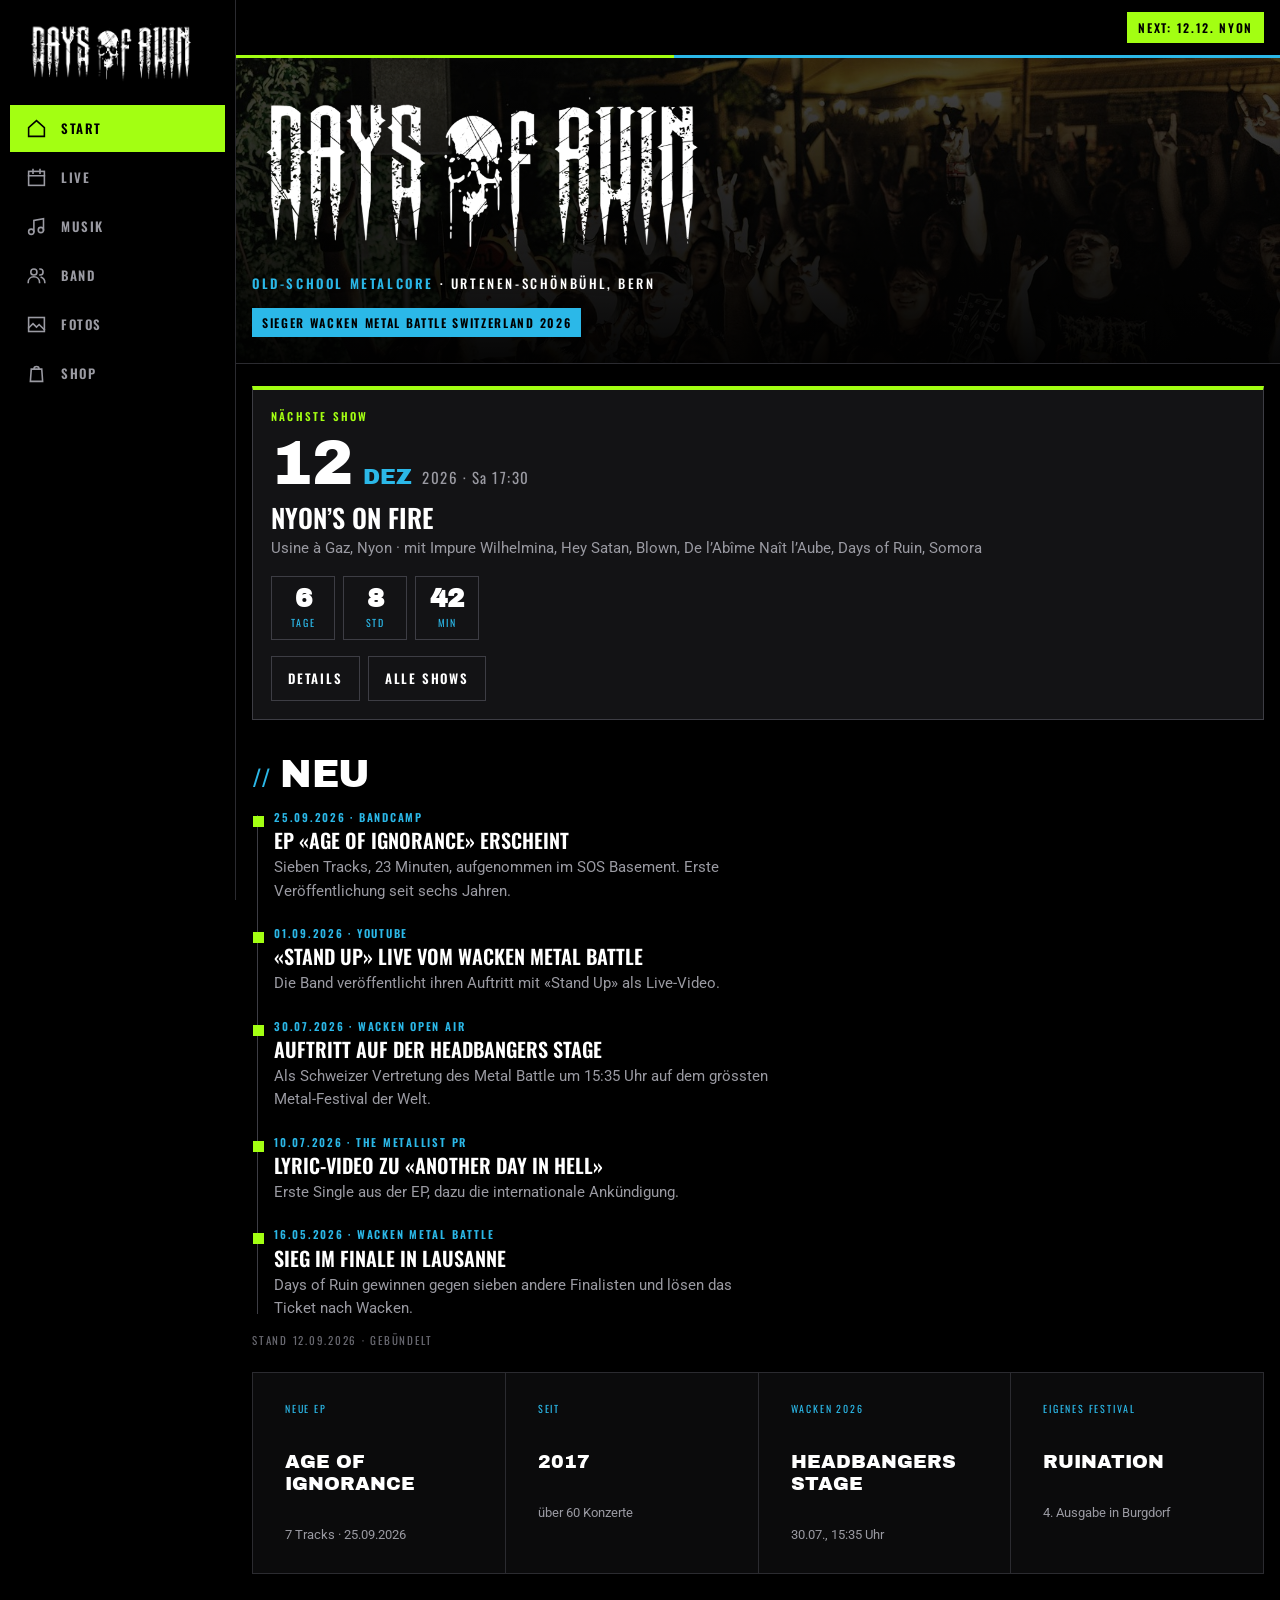
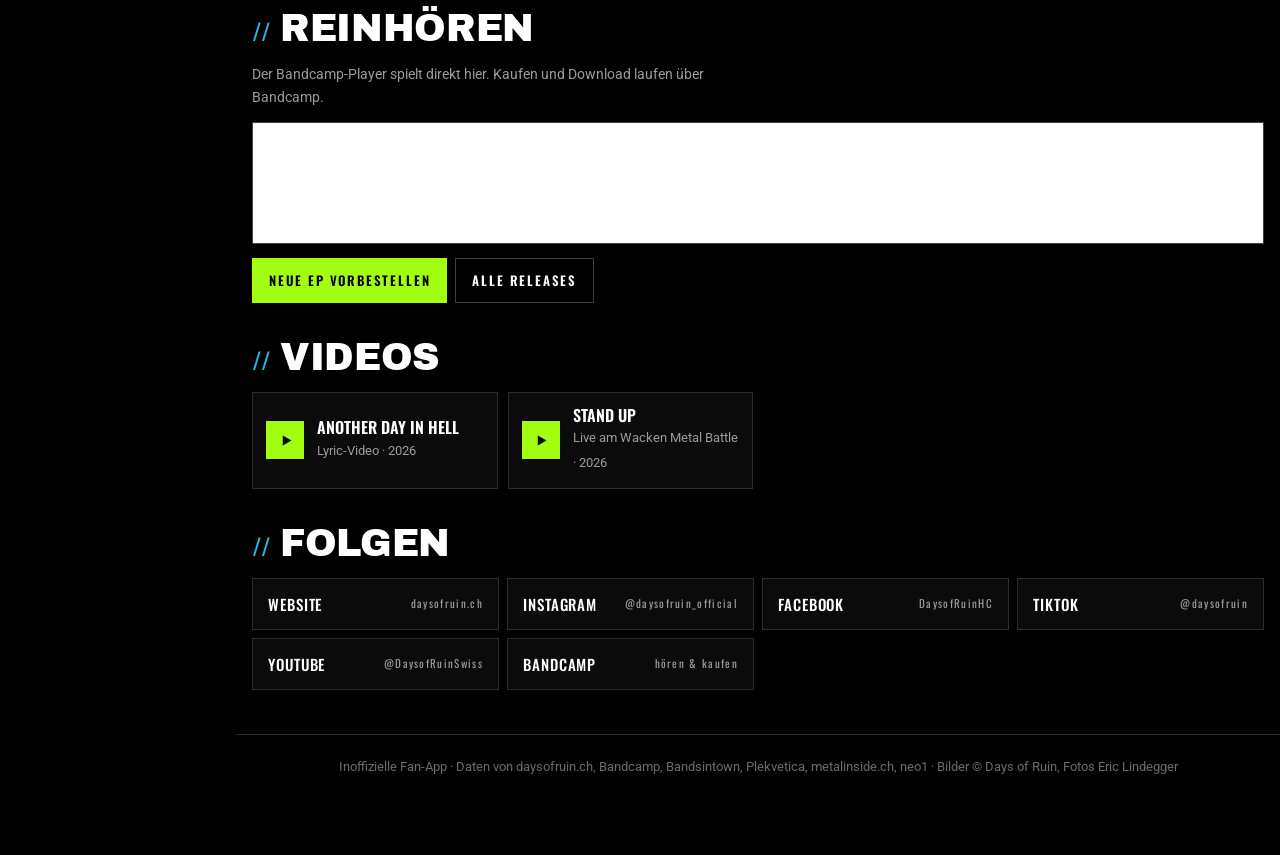
==== days-of-ruin/index.html @ 11f73080 "Browser-Version von Days of Ruin fuer Tester ohne iPhone Co-Authored-By: Claude Opus 5 <noreply@anth" ====
<!doctype html>
<html lang="de">
<head>
<meta charset="utf-8">
<meta name="viewport" content="width=device-width,initial-scale=1,viewport-fit=cover">
<meta name="color-scheme" content="dark">
<meta name="robots" content="noindex,nofollow">
<meta name="theme-color" content="#000000">
<link rel="manifest" href="manifest.webmanifest">
<link rel="apple-touch-icon" href="icon-180.png">
<link rel="icon" type="image/png" href="icon-192.png">
<title>Days of Ruin</title>
<link rel="stylesheet" href="fonts/fonts.css">
<style>
:root{
  --bg:#000; --bg2:#0b0b0c; --surface:#131315; --surface2:#1b1b1e; --line:#2b2b30; --line2:#3d3d44;
  --text:#fff; --muted:#9a9aa2; --dim:#6a6a72;
  --tox:#a3ff12; --tox-d:#86d900; --on-tox:#000; --cyan:#2bb8e8; --cyan-d:#1a86ab;
  --display:"Archivo Black","Arial Black",sans-serif;
  --cond:"Oswald","Arial Narrow",sans-serif;
  --body:"Roboto","Helvetica Neue",Arial,sans-serif;
  --rail:236px; --tab:66px; --max:1060px;
  --sat:env(safe-area-inset-top,0px); --sab:env(safe-area-inset-bottom,0px);
}
*{box-sizing:border-box}
html{color-scheme:dark;-webkit-text-size-adjust:100%;overflow-x:clip}
body{margin:0;background:var(--bg);color:var(--text);font-family:var(--body);font-size:16px;line-height:1.6;-webkit-font-smoothing:antialiased;-webkit-tap-highlight-color:rgba(163,255,18,.22);overscroll-behavior-y:none}
a{color:inherit}
img{display:block;max-width:100%}
button{font:inherit;color:inherit;background:none;border:0;padding:0;cursor:pointer}
:focus-visible{outline:2px solid var(--cyan);outline-offset:2px}

/* shell */
.shell{min-height:100vh;display:flex;flex-direction:column}
.top{position:sticky;top:0;z-index:20;background:rgba(0,0,0,.94);backdrop-filter:blur(10px);-webkit-backdrop-filter:blur(10px);padding-top:var(--sat)}
.top .bar{display:flex;align-items:center;gap:14px;padding:12px 16px}
.top .mark{height:26px;width:auto}
.top .live{margin-left:auto;font-family:var(--cond);font-size:12px;font-weight:600;letter-spacing:.14em;text-transform:uppercase;color:var(--on-tox);background:var(--tox);padding:6px 11px;text-decoration:none;white-space:nowrap;min-width:0;max-width:62%;overflow:hidden;text-overflow:ellipsis}
.top .live:empty{display:none}
.top .rule{height:3px;background:linear-gradient(90deg,var(--tox) 0%,var(--tox) 42%,var(--cyan) 42%,var(--cyan) 100%)}
main{flex:1;padding:0 0 calc(var(--tab) + var(--sab) + 28px)}
.wrap{max-width:var(--max);margin:0 auto;padding:0 16px}
.view{display:none}
.view.active{display:block}

/* nav */
.nav{position:fixed;left:0;right:0;bottom:0;z-index:20;height:calc(var(--tab) + var(--sab));padding:6px 6px calc(6px + var(--sab));display:grid;grid-template-columns:repeat(6,1fr);gap:4px;background:rgba(0,0,0,.97);border-top:1px solid var(--line)}
.nav button{display:flex;flex-direction:column;align-items:center;justify-content:center;gap:4px;font-family:var(--cond);font-size:10px;font-weight:600;letter-spacing:.12em;text-transform:uppercase;color:var(--muted)}
.nav button svg{width:21px;height:21px;stroke:currentColor;fill:none;stroke-width:1.8;stroke-linecap:square;stroke-linejoin:miter}
.nav button.on{color:var(--on-tox);background:var(--tox)}
.nav .brand{display:none}
@media (min-width:900px){
  .shell{flex-direction:row}
  .nav{position:sticky;top:0;bottom:auto;height:100vh;width:var(--rail);grid-template-columns:1fr;grid-auto-rows:min-content;align-content:start;gap:2px;border-top:0;border-right:1px solid var(--line);padding:22px 10px}
  .nav button{flex-direction:row;justify-content:flex-start;gap:14px;padding:13px 16px;font-size:13px}
  .nav .brand{display:block;padding:0 16px 20px}
  .nav .brand img{width:100%;max-width:170px}
  .content{flex:1;min-width:0}
  main{padding-bottom:56px}
  .top .mark{display:none}
  .top .bar{justify-content:flex-end;min-height:52px}
}

/* type */
h1,h2,h3{margin:0;font-weight:400;text-wrap:balance}
h2.sec{font-family:var(--display);font-size:clamp(26px,7vw,38px);line-height:1.02;text-transform:uppercase;letter-spacing:-.01em;margin:36px 0 14px;display:flex;align-items:baseline;gap:10px}
h2.sec::before{content:"//";color:var(--cyan);font-family:var(--cond);font-size:.6em;font-weight:700;letter-spacing:-.04em}
.eyebrow{font-family:var(--cond);font-size:12px;font-weight:600;letter-spacing:.2em;text-transform:uppercase;color:var(--cyan);margin:0 0 10px}
p{margin:0 0 14px;max-width:62ch}
.lead{font-size:18px}
.note{font-size:14px;color:var(--muted)}
.stamp{font-family:var(--cond);font-size:11px;letter-spacing:.16em;text-transform:uppercase;color:var(--dim);margin-top:12px}
.stamp.live{color:var(--cyan)}
strong{font-weight:700}

/* hero */
.hero{position:relative;background:#000;border-bottom:1px solid var(--line);overflow:hidden}
.hero .bg{position:absolute;inset:0;background:url(img/live-crowd.jpg) center 30%/cover no-repeat;opacity:.42;filter:grayscale(.35) contrast(1.1)}
.hero::after{content:"";position:absolute;inset:0;background:linear-gradient(180deg,rgba(0,0,0,.35),rgba(0,0,0,.95))}
.hero .in{position:relative;z-index:2;max-width:var(--max);margin:0 auto;padding:34px 16px 26px}
.hero .logo{width:min(460px,86%);margin:0 0 16px;filter:drop-shadow(0 6px 26px rgba(0,0,0,.9))}
.hero .tag{font-family:var(--cond);font-size:13px;font-weight:500;letter-spacing:.2em;text-transform:uppercase;color:#fff}
.hero .tag b{color:var(--cyan);font-weight:600}
.hero .wack{display:inline-block;margin-top:14px;font-family:var(--cond);font-size:12px;font-weight:600;letter-spacing:.14em;text-transform:uppercase;color:#000;background:var(--cyan);padding:5px 10px}

/* next show */
.next{margin:22px 0 0;background:var(--surface);border:1px solid var(--line2);border-top:4px solid var(--tox)}
.next .body{padding:18px}
.next .kick{font-family:var(--cond);font-size:11px;font-weight:600;letter-spacing:.2em;text-transform:uppercase;color:var(--tox);margin-bottom:10px}
.next .day{display:flex;align-items:baseline;gap:10px;font-family:var(--display);line-height:.9}
.next .day .d{font-size:62px}
.next .day .m{font-size:22px;color:var(--cyan);text-transform:uppercase}
.next .day .y{font-family:var(--cond);font-size:15px;color:var(--muted);letter-spacing:.1em}
.next h3{font-family:var(--cond);font-size:26px;font-weight:600;line-height:1.1;text-transform:uppercase;margin-top:12px}
.next .venue{color:var(--muted);margin:4px 0 0;font-size:15px}
.count{display:flex;gap:8px;margin:16px 0}
.count div{flex:0 0 auto;min-width:64px;border:1px solid var(--line2);padding:8px 10px;text-align:center;font-variant-numeric:tabular-nums}
.count b{display:block;font-family:var(--display);font-size:26px;line-height:1}
.count span{display:block;font-family:var(--cond);font-size:10px;letter-spacing:.16em;text-transform:uppercase;color:var(--cyan);margin-top:4px}
.btns{display:flex;flex-wrap:wrap;gap:8px}
.btn{display:inline-flex;align-items:center;font-family:var(--cond);font-size:13px;font-weight:600;letter-spacing:.14em;text-transform:uppercase;text-decoration:none;padding:11px 16px;border:1px solid var(--line2);color:#fff}
.btn.primary{background:var(--tox);border-color:var(--tox);color:var(--on-tox)}
.btn.primary:hover{background:var(--tox-d);border-color:var(--tox-d)}
.btn.ghost:hover{border-color:var(--cyan);color:var(--cyan)}

/* stats */
.facts{display:grid;grid-template-columns:repeat(auto-fit,minmax(142px,1fr));gap:1px;background:var(--line);border:1px solid var(--line);margin-top:22px}
.facts div{background:var(--bg2);padding:14px 16px}
.facts .k{font-family:var(--cond);font-size:10px;letter-spacing:.18em;text-transform:uppercase;color:var(--cyan)}
.facts .v{font-family:var(--display);font-size:clamp(12px,3.35vw,19px);line-height:1.15;margin-top:6px;text-transform:uppercase;-webkit-hyphens:auto;hyphens:auto}
.facts .s{font-size:13px;color:var(--muted);margin-top:2px}

/* news timeline */
.news{position:relative;padding-left:22px}
.news::before{content:"";position:absolute;left:5px;top:6px;bottom:6px;width:1px;background:var(--line2)}
.item-news{display:block;position:relative;padding:0 0 22px;text-decoration:none}
.item-news::before{content:"";position:absolute;left:-21px;top:7px;width:11px;height:11px;background:var(--tox)}
.item-news:last-child{padding-bottom:0}
.item-news .when{font-family:var(--cond);font-size:11px;font-weight:600;letter-spacing:.16em;text-transform:uppercase;color:var(--cyan)}
.item-news h3{font-family:var(--cond);font-size:20px;font-weight:600;line-height:1.2;margin:2px 0 4px;text-transform:uppercase}
.item-news p{font-size:14.5px;color:var(--muted);margin:0}
.item-news:hover h3{color:var(--tox)}

/* gigs */
.gig{display:grid;grid-template-columns:64px 1fr;gap:16px;padding:16px 0 16px 14px;border-left:3px solid var(--tox);background:linear-gradient(90deg,rgba(163,255,18,.06),transparent 60%);margin-bottom:10px}
.gig.past{border-left-color:var(--line2);background:none}
.gig .d{font-family:var(--display);line-height:.95;text-align:left;min-width:0}
.gig > div{min-width:0;overflow-wrap:anywhere}
.gig .d b{display:block;font-size:30px}
.gig .d span{display:block;font-family:var(--cond);font-size:12px;font-weight:600;letter-spacing:.14em;text-transform:uppercase;color:var(--cyan);margin-top:3px}
.gig.past .d span{color:var(--muted)}
.gig .d i{display:block;font-style:normal;font-family:var(--cond);font-size:12px;color:var(--dim)}
.gig h3{font-family:var(--cond);font-size:19px;font-weight:600;line-height:1.2;text-transform:uppercase}
.gig .v{color:#fff;font-size:15px;margin-top:2px}
.gig .with{font-size:14px;color:var(--muted);margin-top:4px}
.gig .tags{display:flex;flex-wrap:wrap;gap:6px;margin-top:10px}
.chip{font-family:var(--cond);font-size:11px;font-weight:500;letter-spacing:.14em;text-transform:uppercase;padding:5px 9px;border:1px solid var(--line2);color:var(--muted);text-decoration:none}
.chip.hot{background:var(--tox);border-color:var(--tox);color:var(--on-tox)}
.chip.own{border-color:var(--cyan);color:var(--cyan)}
a.chip:hover{border-color:#fff;color:#fff}
.gig .fl{grid-column:1/-1;display:flex;gap:8px;flex-wrap:wrap;margin-top:10px}
.gig .fl img{width:70px;height:94px;object-fit:cover;border:1px solid var(--line2);cursor:zoom-in}
.empty{padding:18px;border:1px dashed var(--line2);color:var(--muted);font-size:15px}
.pastlist{margin-top:4px}
.yearhead{font-family:var(--display);font-size:15px;color:var(--dim);letter-spacing:.08em;margin:22px 0 8px;border-bottom:1px solid var(--line);padding-bottom:6px}

/* music */
.album{padding:26px 0;border-bottom:1px solid var(--line)}
.album .head{display:grid;grid-template-columns:1fr;gap:22px}
@media (min-width:640px){.album .head{grid-template-columns:230px 1fr}}
.album .art{align-self:start;position:relative}
.album .art img{width:100%;aspect-ratio:1;object-fit:cover}
.album .art::after{content:"";position:absolute;inset:0;border:1px solid rgba(255,255,255,.14);pointer-events:none}
.album .art.tox{box-shadow:9px 9px 0 var(--tox)}
.album .art.cy{box-shadow:9px 9px 0 var(--cyan)}
.album h3{font-family:var(--display);font-size:clamp(24px,6vw,32px);line-height:1;text-transform:uppercase}
.album .meta{font-family:var(--cond);font-size:12px;font-weight:500;letter-spacing:.16em;text-transform:uppercase;color:var(--cyan);margin:8px 0 12px}
.player{margin:0 0 14px;border:1px solid var(--line2);background:var(--surface);min-height:120px;position:relative}
.player iframe{display:block;width:100%;height:120px;border:0}
.player .ph{position:absolute;inset:0;display:flex;align-items:center;justify-content:center;font-family:var(--cond);font-size:12px;letter-spacing:.16em;text-transform:uppercase;color:var(--dim);pointer-events:none}
.player.loaded .ph{display:none}
.tracks{list-style:none;margin:0 0 14px;padding:0;font-variant-numeric:tabular-nums}
@media (min-width:640px){.tracks.two{columns:2;column-gap:30px}}
.tracks li{display:flex;gap:12px;padding:6px 0;border-bottom:1px solid var(--line);font-size:15px;break-inside:avoid}
.tracks li .n{font-family:var(--cond);color:var(--tox);width:20px;flex:none;font-weight:600}
.tracks li .t{flex:1}
.tracks li .len{font-family:var(--cond);color:var(--muted)}
.stream{display:flex;flex-wrap:wrap;gap:6px}
.singles{display:grid;grid-template-columns:repeat(auto-fill,minmax(150px,1fr));gap:12px}
.single{text-decoration:none;display:block}
.single img{width:100%;aspect-ratio:1;object-fit:cover;border:1px solid var(--line)}
.single b{display:block;font-family:var(--cond);font-size:16px;font-weight:600;text-transform:uppercase;margin-top:8px;line-height:1.15}
.single span{font-family:var(--cond);font-size:12px;letter-spacing:.12em;color:var(--muted)}
.single:hover img{outline:2px solid var(--cyan);outline-offset:-2px}

/* videos */
.vids{display:grid;grid-template-columns:repeat(auto-fill,minmax(230px,1fr));gap:10px}
.vid{display:flex;gap:13px;align-items:center;padding:13px;border:1px solid var(--line);background:var(--bg2);text-decoration:none}
.vid:hover{border-color:var(--tox)}
.vid .play{flex:none;width:38px;height:38px;background:var(--tox);display:grid;place-items:center}
.vid .play svg{width:15px;height:15px;fill:var(--on-tox);margin-left:2px}
.vid b{font-family:var(--cond);font-size:16px;font-weight:600;display:block;line-height:1.15;text-transform:uppercase}
.vid span{font-size:12.5px;color:var(--muted)}

/* band */
.members{display:grid;grid-template-columns:repeat(auto-fill,minmax(146px,1fr));gap:10px}
.member{background:var(--surface);border:1px solid var(--line)}
.member img{width:100%;aspect-ratio:1;object-fit:cover;filter:grayscale(1) contrast(1.08)}
.member:hover img{filter:none}
.member .t{padding:10px 12px 12px;border-top:2px solid var(--tox)}
.member b{font-family:var(--cond);font-size:16px;font-weight:600;display:block;line-height:1.15;text-transform:uppercase}
.member span{font-family:var(--cond);font-size:11px;letter-spacing:.16em;text-transform:uppercase;color:var(--cyan)}
.member i{display:block;font-style:normal;font-size:12.5px;color:var(--dim);margin-top:5px}
.quote{border-left:3px solid var(--cyan);padding:4px 0 4px 16px;margin:16px 0}
.quote p{font-size:17px;margin:0 0 6px}
.quote cite{font-style:normal;font-family:var(--cond);font-size:12px;letter-spacing:.14em;text-transform:uppercase;color:var(--muted)}
.quote cite a{color:var(--cyan)}
.milestones{display:grid;gap:1px;background:var(--line);border:1px solid var(--line)}
.milestones div{background:var(--bg2);padding:11px 14px;display:grid;grid-template-columns:56px 1fr;gap:12px;align-items:baseline}
.milestones b{font-family:var(--display);font-size:16px;color:var(--tox)}
.milestones span{font-size:14.5px}
figure{margin:0}
figcaption{font-size:13px;color:var(--muted);margin-top:8px}
.bandshot{width:100%;border:1px solid var(--line2)}

/* gallery + links */
.grid{display:grid;grid-template-columns:repeat(auto-fill,minmax(148px,1fr));gap:8px}
.grid button{border:1px solid var(--line);background:var(--surface);overflow:hidden;text-align:left;display:block}
.grid img{width:100%;aspect-ratio:3/4;object-fit:cover;transition:transform .25s}
.grid button:hover img{transform:scale(1.04)}
.grid figcaption{padding:7px 9px;font-family:var(--cond);font-size:11.5px;letter-spacing:.08em;text-transform:uppercase;margin:0}
.grid.wide{grid-template-columns:repeat(auto-fill,minmax(230px,1fr))}
.grid.wide img{aspect-ratio:3/2}
.linklist{display:grid;grid-template-columns:repeat(auto-fill,minmax(238px,1fr));gap:8px}
.linklist a{display:flex;align-items:center;justify-content:space-between;gap:10px;padding:13px 15px;border:1px solid var(--line);background:var(--bg2);text-decoration:none;font-family:var(--cond);font-size:15px;font-weight:500;text-transform:uppercase;letter-spacing:.06em}
.linklist a small{color:var(--muted);font-size:11px;letter-spacing:.12em;text-align:right;font-weight:400;text-transform:none}
.linklist a:hover{border-color:var(--cyan);color:var(--cyan)}

/* shop */
.shop{display:grid;grid-template-columns:repeat(auto-fill,minmax(156px,1fr));gap:10px}
.item{border:1px solid var(--line);background:var(--surface);display:flex;flex-direction:column;text-decoration:none}
.item:hover{border-color:var(--tox)}
.item img{width:100%;aspect-ratio:1;object-fit:contain;background:#fff}
.item .t{padding:11px 12px 13px;display:flex;flex-direction:column;gap:5px;flex:1}
.item b{font-family:var(--cond);font-size:15px;font-weight:600;line-height:1.15;text-transform:uppercase}
.item .p{margin-top:auto;font-family:var(--display);font-size:16px;color:var(--tox);font-variant-numeric:tabular-nums}

/* lightbox */
.lb{position:fixed;inset:0;z-index:50;background:rgba(0,0,0,.96);display:none;align-items:center;justify-content:center;padding:16px}
.lb.open{display:flex}
.lb img{max-width:100%;max-height:86vh;object-fit:contain;border:1px solid var(--line2)}
.lb .cap{position:absolute;bottom:calc(14px + var(--sab));left:0;right:0;text-align:center;font-family:var(--cond);font-size:13px;letter-spacing:.12em;text-transform:uppercase;color:var(--muted)}
.lb .x{position:absolute;top:calc(10px + var(--sat));right:14px;font-size:34px;line-height:1;color:var(--tox)}

footer{border-top:1px solid var(--line);margin-top:44px;padding:22px 16px;font-size:12.5px;color:var(--dim);text-align:center}
footer a{color:var(--muted)}
</style>
</head>
<body>
<div class="shell">
<nav class="nav" aria-label="Bereiche">
  <div class="brand"><img src="img/logo.png" alt="Days of Ruin"></div>
  <button data-v="start" class="on"><svg viewBox="0 0 24 24"><path d="M3 11 12 3l9 8v10H3z"/></svg>Start</button>
  <button data-v="konzerte"><svg viewBox="0 0 24 24"><rect x="3" y="5" width="18" height="16"/><path d="M3 10h18M8 3v4M16 3v4"/></svg>Live</button>
  <button data-v="musik"><svg viewBox="0 0 24 24"><path d="M9 18V5l11-2v13"/><circle cx="6" cy="18" r="3"/><circle cx="17" cy="16" r="3"/></svg>Musik</button>
  <button data-v="band"><svg viewBox="0 0 24 24"><circle cx="9" cy="8" r="3.5"/><path d="M2.5 20c0-4 3-6.5 6.5-6.5s6.5 2.5 6.5 6.5M16 4.5a3.5 3.5 0 0 1 0 7M21.5 20c0-3-1.5-5-4-6"/></svg>Band</button>
  <button data-v="galerie"><svg viewBox="0 0 24 24"><rect x="3" y="4" width="18" height="16"/><path d="m3 16 5-5 4 4 3-3 6 6"/></svg>Fotos</button>
  <button data-v="shop"><svg viewBox="0 0 24 24"><path d="M6 7h12l1 14H5zM9 7a3 3 0 0 1 6 0"/></svg>Shop</button>
</nav>

<div class="content">
<header class="top">
  <div class="bar">
    <img class="mark" src="img/logo.png" alt="Days of Ruin">
    <a class="live" id="livebadge" href="#konzerte" data-go="konzerte"></a>
  </div>
  <div class="rule"></div>
</header>

<main>

<!-- START -->
<section class="view active" id="v-start">
  <div class="hero">
    <div class="bg"></div>
    <div class="in">
      <img class="logo" src="img/logo.png" alt="Days of Ruin Logo">
      <div class="tag"><b>Old-school Metalcore</b> · Urtenen-Schönbühl, Bern</div>
      <div class="wack">Sieger Wacken Metal Battle Switzerland 2026</div>
    </div>
  </div>
  <div class="wrap">
    <div class="next" id="next"></div>
    <div class="stamp" id="stamp-next"></div>

    <h2 class="sec">Neu</h2>
    <div class="news" id="news"></div>
    <div class="stamp" id="stamp-news"></div>

    <div class="facts">
      <div><div class="k">Neue EP</div><div class="v">Age of Ignorance</div><div class="s">7 Tracks · 25.09.2026</div></div>
      <div><div class="k">Seit</div><div class="v">2017</div><div class="s">über 60 Konzerte</div></div>
      <div><div class="k">Wacken 2026</div><div class="v">Headbangers Stage</div><div class="s">30.07., 15:35 Uhr</div></div>
      <div><div class="k">Eigenes Festival</div><div class="v">Ruination</div><div class="s">4. Ausgabe in Burgdorf</div></div>
    </div>

    <h2 class="sec">Reinhören</h2>
    <p class="note">Der Bandcamp-Player spielt direkt hier. Kaufen und Download laufen über Bandcamp.</p>
    <div class="player" data-album="1655097585" data-title="Extinction"><div class="ph">Player wird geladen</div></div>
    <div class="btns">
      <a class="btn primary" href="https://daysofruin.bandcamp.com/album/age-of-ignorance" target="_blank" rel="noopener">Neue EP vorbestellen</a>
      <a class="btn ghost" href="#musik" data-go="musik">Alle Releases</a>
    </div>

    <h2 class="sec">Videos</h2>
    <div class="vids">
      <a class="vid" href="https://www.youtube.com/watch?v=nnyL9vNIgIo" target="_blank" rel="noopener"><div class="play"><svg viewBox="0 0 24 24"><path d="M6 4l14 8-14 8z"/></svg></div><div><b>Another Day in Hell</b><span>Lyric-Video · 2026</span></div></a>
      <a class="vid" href="https://www.youtube.com/watch?v=30KbwKNp7dI" target="_blank" rel="noopener"><div class="play"><svg viewBox="0 0 24 24"><path d="M6 4l14 8-14 8z"/></svg></div><div><b>Stand Up</b><span>Live am Wacken Metal Battle · 2026</span></div></a>
    </div>

    <h2 class="sec">Folgen</h2>
    <div class="linklist">
      <a href="https://www.daysofruin.ch" target="_blank" rel="noopener">Website <small>daysofruin.ch</small></a>
      <a href="https://www.instagram.com/daysofruin_official/" target="_blank" rel="noopener">Instagram <small>@daysofruin_official</small></a>
      <a href="https://www.facebook.com/DaysofRuinHC/" target="_blank" rel="noopener">Facebook <small>DaysofRuinHC</small></a>
      <a href="https://www.tiktok.com/@daysofruin" target="_blank" rel="noopener">TikTok <small>@daysofruin</small></a>
      <a href="https://www.youtube.com/@DaysofRuinSwiss" target="_blank" rel="noopener">YouTube <small>@DaysofRuinSwiss</small></a>
      <a href="https://daysofruin.bandcamp.com/" target="_blank" rel="noopener">Bandcamp <small>hören &amp; kaufen</small></a>
    </div>
  </div>
</section>

<!-- KONZERTE -->
<section class="view" id="v-konzerte">
  <div class="wrap">
    <h2 class="sec">Live</h2>
    <p class="eyebrow">Kommende Shows</p>
    <div id="upcoming"></div>
    <div class="stamp" id="stamp-upcoming"></div>
    <p class="note" style="margin-top:14px">Booking: <a href="mailto:booking@daysofruin.ch">booking@daysofruin.ch</a> · Termine auch auf <a href="https://www.bandsintown.com/a/1494782" target="_blank" rel="noopener">Bandsintown</a> und <a href="https://www.daysofruin.ch/on-stage" target="_blank" rel="noopener">daysofruin.ch</a>.</p>

    <h2 class="sec">Ruination Metal Fest</h2>
    <p>Das Ruination Metal Fest ist das eigene Festival der Band, zusammen mit der Kulturhalle Sägegasse in Burgdorf. Es fand 2023 zum ersten Mal statt und will aufstrebenden Bands eine Bühne und dem Publikum eine Metal-Party zu einem fairen Preis bieten.</p>
    <p class="note">Die vierte Ausgabe läuft am 28. November 2026 ab 15:30 Uhr mit acht Bands. Days of Ruin spielen um 21:30 Uhr.</p>
    <div class="btns">
      <a class="btn primary" href="https://eventfrog.ch/de/p/konzerte/hard-rock-heavy-metal/ruination-metal-fest-4-kulturhalle-saegegasse-in-burgdorf-7407728967950568280.html" target="_blank" rel="noopener">Tickets</a>
      <a class="btn ghost" href="https://www.daysofruin.ch/ruination-metal-fest" target="_blank" rel="noopener">Infos &amp; Anreise</a>
      <a class="btn ghost" href="https://open.spotify.com/playlist/4EZ3ysi702sEC9pTf56eTv" target="_blank" rel="noopener">Playlist</a>
    </div>

    <h2 class="sec">Bisher gespielt</h2>
    <div class="pastlist" id="past"></div>
  </div>
</section>

<!-- MUSIK -->
<section class="view" id="v-musik">
  <div class="wrap">
    <h2 class="sec">Musik</h2>

    <div class="album">
      <div class="head">
        <button class="zoom art tox" data-src="img/cover-aoi.jpg" data-cap="Age of Ignorance (2026), Artwork Enrico Sterlacci"><img src="img/cover-aoi.jpg" alt="Cover Age of Ignorance"></button>
        <div>
          <h3>Age of Ignorance</h3>
          <div class="meta">EP · 25. September 2026 · 7 Tracks · 23 Min.</div>
          <div class="player" data-album="2357330349" data-title="Age of Ignorance"><div class="ph">Player wird geladen</div></div>
          <ol class="tracks two">
            <li><span class="n">1</span><span class="t">Another Day in Hell</span><span class="len">4:50</span></li>
            <li><span class="n">2</span><span class="t">Goodbye Forever</span><span class="len"></span></li>
            <li><span class="n">3</span><span class="t">Beneath the Waves</span><span class="len"></span></li>
            <li><span class="n">4</span><span class="t">Fear of Death</span><span class="len"></span></li>
            <li><span class="n">5</span><span class="t">Your Own Misery</span><span class="len"></span></li>
            <li><span class="n">6</span><span class="t">Poison</span><span class="len"></span></li>
            <li><span class="n">7</span><span class="t">Stand Up</span><span class="len"></span></li>
          </ol>
          <p class="note">Aufgenommen, gemischt und gemastert von Sebastian Schiess im SOS Basement. Artwork von Drummer Enrico Sterlacci. Erscheint digital, Vinyl folgt.</p>
          <div class="stream">
            <a class="chip hot" href="https://daysofruin.bandcamp.com/album/age-of-ignorance" target="_blank" rel="noopener">Bandcamp</a>
            <a class="chip" href="https://open.spotify.com/artist/59oMejeYq8SPQKLKuqKfO8" target="_blank" rel="noopener">Spotify</a>
            <a class="chip" href="https://music.apple.com/ch/artist/days-of-ruin/283082736" target="_blank" rel="noopener">Apple Music</a>
          </div>
        </div>
      </div>
    </div>

    <div class="album">
      <div class="head">
        <button class="zoom art cy" data-src="img/cover-extinction.jpg" data-cap="Extinction (2020)"><img src="img/cover-extinction.jpg" alt="Cover Extinction"></button>
        <div>
          <h3>Extinction</h3>
          <div class="meta">Album · 5. März 2020 · 9 Tracks · 34 Min.</div>
          <div class="player" data-album="1655097585" data-title="Extinction"><div class="ph">Player wird geladen</div></div>
          <ol class="tracks two">
            <li><span class="n">1</span><span class="t">Path of Liberty</span><span class="len">5:19</span></li>
            <li><span class="n">2</span><span class="t">Manipulated</span><span class="len">3:45</span></li>
            <li><span class="n">3</span><span class="t">Wake Up</span><span class="len">3:08</span></li>
            <li><span class="n">4</span><span class="t">Black Fog</span><span class="len">3:44</span></li>
            <li><span class="n">5</span><span class="t">Form a Unit</span><span class="len">4:04</span></li>
            <li><span class="n">6</span><span class="t">Blinded Eyes</span><span class="len">2:58</span></li>
            <li><span class="n">7</span><span class="t">Hill of Ants</span><span class="len">3:28</span></li>
            <li><span class="n">8</span><span class="t">False Friends</span><span class="len">3:16</span></li>
            <li><span class="n">9</span><span class="t">Mad House</span><span class="len">4:20</span></li>
          </ol>
          <p class="note">Aufgenommen in den Hardbeat Studios, gemischt von Sebastian Schiess, gemastert von Dan Suter (Echochamber). Plattentaufe am 6. März 2020 im Vamp Club Thun. CD im Shop.</p>
          <div class="stream">
            <a class="chip hot" href="https://daysofruin.bandcamp.com/album/extinction" target="_blank" rel="noopener">Bandcamp</a>
            <a class="chip" href="https://open.spotify.com/album/5Aw5fpYkKXJdUPdGDJICT2" target="_blank" rel="noopener">Spotify</a>
            <a class="chip" href="https://music.apple.com/ch/album/extinction/1494590864" target="_blank" rel="noopener">Apple Music</a>
            <a class="chip" href="https://www.deezer.com/album/126454432" target="_blank" rel="noopener">Deezer</a>
          </div>
        </div>
      </div>
    </div>

    <div class="album">
      <div class="head">
        <button class="zoom art tox" data-src="img/cover-predators.jpg" data-cap="Of Predators and Prey (2018)"><img src="img/cover-predators.jpg" alt="Cover Of Predators and Prey"></button>
        <div>
          <h3>Of Predators and Prey</h3>
          <div class="meta">EP · 23. Februar 2018 · 6 Tracks · 21 Min.</div>
          <div class="player" data-album="3758925312" data-title="Of Predators and Prey"><div class="ph">Player wird geladen</div></div>
          <ol class="tracks two">
            <li><span class="n">1</span><span class="t">Fight Together</span><span class="len">3:36</span></li>
            <li><span class="n">2</span><span class="t">Devoured</span><span class="len">3:02</span></li>
            <li><span class="n">3</span><span class="t">Human Downfall</span><span class="len">4:37</span></li>
            <li><span class="n">4</span><span class="t">Hope's Last</span><span class="len">4:14</span></li>
            <li><span class="n">5</span><span class="t">Dead Inside</span><span class="len">2:40</span></li>
            <li><span class="n">6</span><span class="t">I Don't Believe</span><span class="len">3:08</span></li>
          </ol>
          <p class="note">Erste Veröffentlichung der Band, aufgenommen in den Hardbeat Studios.</p>
          <div class="stream">
            <a class="chip hot" href="https://daysofruin.bandcamp.com/album/of-predators-and-prey" target="_blank" rel="noopener">Bandcamp</a>
            <a class="chip" href="https://open.spotify.com/album/2C9LbSq1G7SvlHxDPNw8Cj" target="_blank" rel="noopener">Spotify</a>
            <a class="chip" href="https://music.apple.com/ch/album/of-predators-and-prey-ep/1324581211" target="_blank" rel="noopener">Apple Music</a>
            <a class="chip" href="https://www.deezer.com/album/53349222" target="_blank" rel="noopener">Deezer</a>
          </div>
        </div>
      </div>
    </div>

    <h2 class="sec">Singles</h2>
    <div class="singles">
      <a class="single" href="https://open.spotify.com/album/1gro1gZIDjkAI9sl8esC1O" target="_blank" rel="noopener"><img src="img/single-anotherday.jpg" alt="Another Day in Hell"><b>Another Day in Hell</b><span>10.07.2026 · 4:50</span></a>
      <a class="single" href="https://open.spotify.com/album/6MphwS7xNZTG6xhkElbFJu" target="_blank" rel="noopener"><img src="img/single-fallingsky.jpg" alt="Falling Sky"><b>Falling Sky</b><span>14.11.2025 · 4:34</span></a>
      <a class="single" href="https://open.spotify.com/album/3MZmC3vEWImYrGS349kqO9" target="_blank" rel="noopener"><img src="img/single-elements.jpg" alt="Elements"><b>Elements</b><span>18.04.2025 · 5:03</span></a>
      <a class="single" href="https://open.spotify.com/album/79xsSvZepNxxGXFCa9DlC0" target="_blank" rel="noopener"><img src="img/single-dtwe.jpg" alt="The Day the World Ends"><b>The Day the World Ends</b><span>21.02.2025 · 5:53</span></a>
    </div>

    <h2 class="sec">Videos</h2>
    <div class="vids">
      <a class="vid" href="https://www.youtube.com/watch?v=nnyL9vNIgIo" target="_blank" rel="noopener"><div class="play"><svg viewBox="0 0 24 24"><path d="M6 4l14 8-14 8z"/></svg></div><div><b>Another Day in Hell</b><span>Lyric-Video · 2026</span></div></a>
      <a class="vid" href="https://www.youtube.com/watch?v=30KbwKNp7dI" target="_blank" rel="noopener"><div class="play"><svg viewBox="0 0 24 24"><path d="M6 4l14 8-14 8z"/></svg></div><div><b>Stand Up</b><span>Live in Wacken · 2026</span></div></a>
      <a class="vid" href="https://www.youtube.com/watch?v=YE2VnXas-B8" target="_blank" rel="noopener"><div class="play"><svg viewBox="0 0 24 24"><path d="M6 4l14 8-14 8z"/></svg></div><div><b>Age of Ignorance</b><span>EP-Teaser · 2026</span></div></a>
      <a class="vid" href="https://www.youtube.com/watch?v=uR67g6MZ_FE" target="_blank" rel="noopener"><div class="play"><svg viewBox="0 0 24 24"><path d="M6 4l14 8-14 8z"/></svg></div><div><b>Falling Sky</b><span>Musikvideo · 2025</span></div></a>
      <a class="vid" href="https://www.youtube.com/watch?v=U44LO_og904" target="_blank" rel="noopener"><div class="play"><svg viewBox="0 0 24 24"><path d="M6 4l14 8-14 8z"/></svg></div><div><b>Elements</b><span>Musikvideo · 2025</span></div></a>
      <a class="vid" href="https://www.youtube.com/watch?v=6tiWeOC81L8" target="_blank" rel="noopener"><div class="play"><svg viewBox="0 0 24 24"><path d="M6 4l14 8-14 8z"/></svg></div><div><b>The Day the World Ends</b><span>Drum-Playthrough · 2025</span></div></a>
      <a class="vid" href="https://www.youtube.com/watch?v=1OXcTq0N5FE" target="_blank" rel="noopener"><div class="play"><svg viewBox="0 0 24 24"><path d="M6 4l14 8-14 8z"/></svg></div><div><b>Mad House</b><span>Musikvideo · 2020</span></div></a>
      <a class="vid" href="https://www.youtube.com/watch?v=LD33pOl69rE" target="_blank" rel="noopener"><div class="play"><svg viewBox="0 0 24 24"><path d="M6 4l14 8-14 8z"/></svg></div><div><b>Bullhead Festival 2024</b><span>Ganzes Konzert · 32 Min.</span></div></a>
      <a class="vid" href="https://www.youtube.com/@DaysofRuinSwiss" target="_blank" rel="noopener"><div class="play"><svg viewBox="0 0 24 24"><path d="M6 4l14 8-14 8z"/></svg></div><div><b>Alle Videos</b><span>YouTube-Kanal</span></div></a>
    </div>

    <h2 class="sec">Streaming</h2>
    <div class="linklist">
      <a href="https://daysofruin.bandcamp.com/" target="_blank" rel="noopener">Bandcamp <small>Digital · Vinyl</small></a>
      <a href="https://open.spotify.com/artist/59oMejeYq8SPQKLKuqKfO8" target="_blank" rel="noopener">Spotify <small>Artist</small></a>
      <a href="https://music.apple.com/ch/artist/days-of-ruin/283082736" target="_blank" rel="noopener">Apple Music <small>Artist</small></a>
      <a href="https://www.deezer.com/artist/4511604" target="_blank" rel="noopener">Deezer <small>Artist</small></a>
      <a href="https://mx3.ch/daysofruin" target="_blank" rel="noopener">Mx3.ch <small>SRG-Plattform</small></a>
      <a href="https://linktr.ee/daysofruin" target="_blank" rel="noopener">Linktree <small>alle Links</small></a>
    </div>
  </div>
</section>

<!-- BAND -->
<section class="view" id="v-band">
  <div class="wrap">
    <h2 class="sec">Band</h2>
    <figure>
      <button class="zoom" data-src="img/band.jpg" data-cap="Days of Ruin 2026, Foto Eric Lindegger"><img class="bandshot" src="img/band.jpg" alt="Bandfoto Days of Ruin"></button>
      <figcaption>Pressefoto 2026, Foto: Eric Lindegger.</figcaption>
    </figure>

    <h2 class="sec">Besetzung</h2>
    <div class="members">
      <div class="member"><img src="img/m-stucki.jpg" alt="Michael Stucki" loading="lazy"><div class="t"><b>Michael Stucki</b><span>Vocals</span><i>seit 2018 · vorher Art of Phobia</i></div></div>
      <div class="member"><img src="img/m-ablondi.jpg" alt="Denis Ablondi" loading="lazy"><div class="t"><b>Denis Ablondi</b><span>Gitarre</span><i>Gründer · vorher Road to Nowhere</i></div></div>
      <div class="member"><img src="img/m-dragonetti.jpg" alt="Silvano Dragonetti" loading="lazy"><div class="t"><b>Silvano Dragonetti</b><span>Gitarre</span><i>Gründer · vorher Omnicide</i></div></div>
      <div class="member"><img src="img/m-angst.jpg" alt="Raphael Angst" loading="lazy"><div class="t"><b>Raphael Angst</b><span>Bass</span><i>seit 2021 · auch The Exiled</i></div></div>
      <div class="member"><img src="img/m-sterlacci.jpg" alt="Enrico Sterlacci" loading="lazy"><div class="t"><b>Enrico Sterlacci</b><span>Drums</span><i>Gründer · macht auch das Artwork</i></div></div>
    </div>

    <h2 class="sec">Geschichte</h2>
    <p class="lead">Days of Ruin verbinden Old-school-Metalcore mit der Schwere von Death Metal, treibenden Grooves und kompromissloser Live-Energie.</p>
    <p>Gegründet wurde die Band 2017 von ehemaligen Mitgliedern von Road To Nowhere, Omnicide und Paranoia. Kurz darauf stiess Michael Stucki dazu, früher Sänger von Art of Phobia. Das erste Konzert spielte die Band im September 2017 als Opener für Hatesphere.</p>
    <p>Es gehe nicht um akribisch konstruierte Images oder maximale Komplexität, schreibt die Band über sich, sondern um Authentizität, Spielfreude und den direkten Draht zum Publikum. Diese Bühnenpräsenz hat sich das Quintett aus dem Kanton Bern seit 2017 in über sechzig Konzerten in der ganzen Schweiz erarbeitet.</p>

    <h2 class="sec">Der Weg nach Wacken</h2>
    <p>Am 28. März 2026 gewann die Band ihr Halbfinale des Wacken Metal Battle Switzerland in der Kupferschmiede Langnau. Am 16. Mai setzte sie sich im Finale im Le Romandie in Lausanne gegen sieben weitere Bands durch. Der Preis: ein Auftritt am Wacken Open Air.</p>
    <p>Am 30. Juli 2026 spielten Days of Ruin von 15:35 bis 15:55 Uhr auf der Headbangers Stage, als eine von elf nationalen Metal-Battle-Siegerbands.</p>
    <div class="quote"><p>«Und die riesige Grösse der Bühne und die riesige Grösse des Geländes und die Menge der Leute, das ist so beeindruckend.»</p><cite>Denis Ablondi, Gitarre, im Interview mit <a href="https://www.neo1.ch/artikel/die-metalcore-band-days-of-ruin-ging-nach-wacken" target="_blank" rel="noopener">Radio neo1</a></cite></div>
    <div class="quote"><p>«Es ist, als hätte man vier Festivals in einem.»</p><cite>Silvano Dragonetti, Gitarre, über Wacken</cite></div>

    <h2 class="sec">Meilensteine</h2>
    <div class="milestones">
      <div><b>2017</b><span>Erstes Konzert als Opener für Hatesphere</span></div>
      <div><b>2018</b><span>Live-Debüt von Sänger Michael Stucki im Gaskessel Bern</span></div>
      <div><b>2020</b><span>Plattentaufe von «Extinction» im Vamp Club Thun</span></div>
      <div><b>2023</b><span>Erstes eigenes Ruination Metal Fest mit über 200 Gästen</span></div>
      <div><b>2024</b><span>Opener am ersten Bullhead Festival</span></div>
      <div><b>2025</b><span>Konzert Nummer 50 im Mokka in Thun</span></div>
      <div><b>2026</b><span>Sieg am Wacken Metal Battle Switzerland und Auftritt in Wacken</span></div>
    </div>

    <h2 class="sec">Über die EP</h2>
    <p>«Age of Ignorance» ist laut Band eine Reise durch Verzweiflung, Verrat, Trauer und die sture Weigerung, sich brechen zu lassen. Der Titel ist doppeldeutig gemeint: dass «AI» darin steckt, sei kein Zufall.</p>
    <div class="quote"><p>«Wir wollten ein zentrales Bild, das die Idee sofort vermittelt: ein Kind, das am Bildschirm klebt, während die Welt um es herum brennt.»</p><cite>Die Band über das Artwork, <a href="https://www.breathingthecore.com/2026/09/behind-artworks-days-of-ruin-age-of.html" target="_blank" rel="noopener">Breathing The Core</a></cite></div>
    <p class="note">Das Cover zitiert bewusst Korns «Follow the Leader», «Stranger Things» und die Spielplatzszene aus Terminator 2.</p>

    <h2 class="sec">Presse</h2>
    <div class="quote"><p>«Fantastisch, welch ausgelassene Stimmung die Fans dauernd erzeugen. Zwei Wall-of-Death-Kollisionen, wildes Herumgehüpfe, Moshpits. Geschuldet ist dies glasklar dieser headlinerwürdigen Show des Quintetts.»</p><cite>Dutti, <a href="https://www.metalinside.ch/2024/01/written-by-witches-met-bar-lenzburg-2023-review/" target="_blank" rel="noopener">metalinside.ch</a>, Met-Bar Lenzburg</cite></div>
    <div class="quote"><p>«Days of Ruin bringen Old-school-Metalcore aus dem Kanton Bern ins Finale. Die Band setzt auf rohe Kraft und eine klare Kante.»</p><cite>Le Romandie, Wacken Metal Battle Finale 2026</cite></div>

    <h2 class="sec">Kontakt &amp; Presse</h2>
    <div class="linklist">
      <a href="mailto:booking@daysofruin.ch">Booking <small>booking@daysofruin.ch</small></a>
      <a href="https://drive.google.com/drive/folders/1vyFBHmNFeW1U9OJpJkbaFcHilS-RNKa7" target="_blank" rel="noopener">EPK <small>PDF, DE &amp; EN</small></a>
      <a href="https://drive.google.com/drive/folders/1DfGAmgyxEqtAi8dQmrN2NaJDlTS4bsAd" target="_blank" rel="noopener">Tech Rider <small>PDF</small></a>
      <a href="https://drive.google.com/drive/folders/1wJyrZcr3LpY4f2etVqSVCp_RHRjAnVQ2" target="_blank" rel="noopener">Logos <small>6 Varianten</small></a>
      <a href="https://drive.google.com/drive/folders/1EsZThSWqPdISGcbpScU9qGIidc3ypPDE" target="_blank" rel="noopener">Konzertbilder <small>15 Ordner</small></a>
      <a href="https://bookyourstage.ch/Bands/DAYS-OF-RUIN/" target="_blank" rel="noopener">BookYourStage <small>Bandprofil</small></a>
    </div>

    <h2 class="sec">Alle Links</h2>
    <div class="linklist" id="alllinks"></div>
  </div>
</section>

<!-- GALERIE -->
<section class="view" id="v-galerie">
  <div class="wrap">
    <h2 class="sec">Fotos</h2>
    <p class="eyebrow">Band &amp; Live</p>
    <div class="grid wide" id="photos"></div>
    <p class="eyebrow" style="margin-top:26px">Flyer</p>
    <div class="grid" id="flyers"></div>
    <p class="eyebrow" style="margin-top:26px">Konzertgalerien (extern)</p>
    <div class="linklist">
      <a href="https://plekvetica.ch/konzertfotos/maf/galleries/days-of-ruin-kupferschmiede-langnau-19-04-2025" target="_blank" rel="noopener">Kupferschmiede Langnau <small>19.04.2025</small></a>
      <a href="https://plekvetica.ch/konzertfotos/maf/galleries/days-of-ruin-kulturhalle-saegegasse-burgdorf-16-12-2023" target="_blank" rel="noopener">Ruination Metal Fest <small>16.12.2023</small></a>
      <a href="https://plekvetica.ch/konzertfotos/maf/galleries/days-of-ruin-kupferschmiede-langnau-08-04-2023" target="_blank" rel="noopener">Kupferschmiede Langnau <small>08.04.2023</small></a>
      <a href="https://plekvetica.ch/konzertfotos/maf/galleries/days-of-ruin-gaskessel-bern-23-02-2018" target="_blank" rel="noopener">Gaskessel Bern <small>23.02.2018</small></a>
      <a href="https://www.instagram.com/daysofruin_official/" target="_blank" rel="noopener">Instagram <small>aktuelle Fotos</small></a>
    </div>
  </div>
</section>

<!-- SHOP -->
<section class="view" id="v-shop">
  <div class="wrap">
    <h2 class="sec">Shop</h2>
    <p class="note">Preise gemäss offiziellem Shop. Versand nur innerhalb der Schweiz, ab CHF 50 gratis. Die CD gibt es gratis zu jeder anderen Bestellung.</p>
    <div class="shop" id="shop"></div>
    <div class="btns" style="margin-top:18px">
      <a class="btn primary" href="https://eef893.myshopify.com/" target="_blank" rel="noopener">Zum Shop</a>
      <a class="btn ghost" href="https://daysofruin.bandcamp.com/" target="_blank" rel="noopener">Bandcamp</a>
    </div>
  </div>
</section>

<footer>Inoffizielle Fan-App · Daten von daysofruin.ch, Bandcamp, Bandsintown, Plekvetica, metalinside.ch, neo1 · Bilder © Days of Ruin, Fotos Eric Lindegger</footer>
</main>
</div>
</div>

<div class="lb" id="lb" role="dialog" aria-label="Bild"><button class="x" aria-label="Schliessen">×</button><img alt=""><div class="cap"></div></div>

<script>
const FEED_URL = 'https://raw.githubusercontent.com/sebastianbuergy-oss/days-of-ruin-ios/main/feed/feed.json';
const BIT_URL = 'https://rest.bandsintown.com/artists/id_1494782/events?app_id=js_daysofruin.ch&date=upcoming';
const MONTHS = ['Jan','Feb','Mär','Apr','Mai','Jun','Jul','Aug','Sep','Okt','Nov','Dez'];
const WEEKDAYS = ['So','Mo','Di','Mi','Do','Fr','Sa'];

const bundled = {
  updated: '2026-09-12',
  upcoming: [
    {date:'2026-10-03',time:'20:00',title:'Core Night – EP Release Born in Dorian',venue:'Moshpit Music Club',city:'Naters',lineup:'Born in Dorian, Still Untitled, Days of Ruin, With Heart',note:'Türöffnung 20:00.',tickets:'',url:'https://www.bandsintown.com/e/108644016'},
    {date:'2026-11-07',time:'19:30',title:'Swiss Metal Night',venue:'Fabrik',city:'Chur',lineup:'The Awakening, ArcAine, Days of Ruin, All Against Reason',note:'Doors 19:30, Start 20:00. VVK 30 CHF / AK 35 CHF.',tickets:'https://eventfrog.ch/de/p/konzerte/hard-rock-heavy-metal/swiss-metal-night-7502376634437088140.html',url:''},
    {date:'2026-11-28',time:'15:30',title:'Ruination Metal Fest 4',venue:'Kulturhalle Sägegasse',city:'Burgdorf',lineup:'Antipodes, Devils Rage, Born in Dorian, Ophelia’s Eye, Novara Nyx, Days of Ruin, I Delusionist, The Boyz from Karma',note:'Eigenes Festival der Band. Days of Ruin 21:30–22:15.',tickets:'https://eventfrog.ch/de/p/konzerte/hard-rock-heavy-metal/ruination-metal-fest-4-kulturhalle-saegegasse-in-burgdorf-7407728967950568280.html',url:'https://www.daysofruin.ch/ruination-metal-fest'},
    {date:'2026-12-05',time:'20:00',title:'ArcAine, Days of Ruin & Sons of Coherence',venue:'Met-Bar',city:'Lenzburg',lineup:'Sons of Coherence, Days of Ruin, ArcAine',note:'Doors 20:00, Start 20:30. Eintritt 20 CHF.',tickets:'https://eventfrog.ch/de/p/konzerte/hard-rock-heavy-metal/arcaine-days-of-ruin-sons-of-coherence-live-7487565935789789708.html',url:''},
    {date:'2026-12-12',time:'17:30',title:'Nyon’s on Fire',venue:'Usine à Gaz',city:'Nyon',lineup:'Impure Wilhelmina, Hey Satan, Blown, De l’Abîme Naît l’Aube, Days of Ruin, Somora',note:'',tickets:'',url:'https://usineagaz.ch/event/nyons-on-fire-2/'},
    {date:'2027-05-14',time:'',title:'10 Jahre Days of Ruin',venue:'Mahogany Hall',city:'Bern',lineup:'',note:'Jubiläumsshow zum zehnjährigen Bestehen.',tickets:'',url:''}
  ],
  news: [
    {date:'2026-09-25',source:'Bandcamp',title:'EP «Age of Ignorance» erscheint',text:'Sieben Tracks, 23 Minuten, aufgenommen im SOS Basement. Erste Veröffentlichung seit sechs Jahren.',url:'https://daysofruin.bandcamp.com/album/age-of-ignorance'},
    {date:'2026-09-01',source:'YouTube',title:'«Stand Up» live vom Wacken Metal Battle',text:'Die Band veröffentlicht ihren Auftritt mit «Stand Up» als Live-Video.',url:'https://www.youtube.com/watch?v=30KbwKNp7dI'},
    {date:'2026-07-30',source:'Wacken Open Air',title:'Auftritt auf der Headbangers Stage',text:'Als Schweizer Vertretung des Metal Battle um 15:35 Uhr auf dem grössten Metal-Festival der Welt.',url:'https://www.metal-battle.com/line-up/'},
    {date:'2026-07-10',source:'The Metallist PR',title:'Lyric-Video zu «Another Day in Hell»',text:'Erste Single aus der EP, dazu die internationale Ankündigung.',url:'https://www.youtube.com/watch?v=nnyL9vNIgIo'},
    {date:'2026-05-16',source:'Wacken Metal Battle',title:'Sieg im Finale in Lausanne',text:'Days of Ruin gewinnen gegen sieben andere Finalisten und lösen das Ticket nach Wacken.',url:'https://www.neo1.ch/artikel/die-metalcore-band-days-of-ruin-will-nach-wacken'}
  ]
};

const past = [
  {date:'2026-07-30',t:'Wacken Metal Battle, Headbangers Stage',v:'Wacken Open Air, Wacken (DE)',w:'11 nationale Metal-Battle-Sieger',hot:'Wacken'},
  {date:'2026-06-23',t:'Support für Hollywood Undead',v:'Usine, Genf',w:'Hollywood Undead, Days of Ruin'},
  {date:'2026-05-29',t:'Metal im Schloss',v:'Köniz'},
  {date:'2026-05-16',t:'Wacken Metal Battle Schweiz, Finale',v:'Le Romandie, Lausanne',w:'8 Finalisten',hot:'Gewonnen'},
  {date:'2026-03-28',t:'Wacken Metal Battle Schweiz, Halbfinale',v:'Kupferschmiede, Langnau i. E.',w:'Ticket to Nowhere, Days of Ruin, Artifiction, Dame Tu Alma',hot:'Gewonnen'},
  {date:'2026-01-31',t:'Metal Night',v:'Estri.ch, Winistorf',w:'Against the Machine, Void Machine'},
  {date:'2026-01-24',t:'minus 3',v:'Bern'},
  {date:'2025-11-29',t:'Ruination Metal Fest 3',v:'Kulturhalle Sägegasse, Burgdorf',w:'Path of Wrath, Save Your Last Breath, Irony of Fate',own:true,fl:['flyer-2025-11-29.jpg']},
  {date:'2025-10-30',t:'Small Town Sounds Vol. 25',v:'Mokka, Thun',w:'Beyond Dystopia',note:'Konzert Nummer 50'},
  {date:'2025-10-17',t:'Gaswerk',v:'Winterthur',w:'The Awakening, Save Your Last Breath'},
  {date:'2025-08-30',t:'Wyssrüti Festival',v:'Wyssrüti (LU)',w:'Decapitated, Space of Variations, Sickret, Expellow'},
  {date:'2025-07-25',t:'Rotten Rock Fest',v:'Goms (VS)',w:'Deez Nuts, Crystal Lake, Maid of Ace'},
  {date:'2025-06-06',t:'Metal Breed Bern Summer Attack',v:'Mahogany Hall, Bern',w:'Irony of Fate'},
  {date:'2025-05-24',t:'Corebound Vol. 2',v:'Valhalla, Basel',w:'Moment of Madness, Disinclined'},
  {date:'2025-04-19',t:'Plattentaufe Avalanche',v:'Kupferschmiede, Langnau i. E.',w:'Insanity61, Weak Die First'},
  {date:'2025-04-12',t:'Joker Bar',v:'Sissach',w:'Wrath of Alga'},
  {date:'2025-03-22',t:'District 28',v:'Siebnen',w:'The Kate Effect, Hyperium'},
  {date:'2024-11-23',t:'Ruination Metal Fest 2',v:'Kulturhalle Sägegasse, Burgdorf',w:'Blown, All Against Reason, Wrath of Alga, Expellow, Sickret',own:true},
  {date:'2024-11-09',t:'Hell over Malibu',v:'Malibu, Bern',w:'Anger in Defeat, Avalanche, Omissis'},
  {date:'2024-10-26',t:'Metal Apocalypse',v:'Mundwerk Kulturbiotop, Oerlikon',w:'The Kate Effect, With One Word'},
  {date:'2024-10-19',t:'Night of Destruction Vol. 4',v:'Moshpit, Naters',w:'All Against Reason, Narvik'},
  {date:'2024-10-12',t:'Plattentaufe Expellow',v:'Dynamo Werk 21, Zürich',w:'A Lost Game'},
  {date:'2024-07-20',t:'Bullhead Summer Edition',v:'Schwellisee Kiosk, Malters'},
  {date:'2024-04-27',t:'Hurry-Kane',v:'Diessenhofen',w:'Irony of Fate'},
  {date:'2024-03-24',t:'Müli Metal Matinée',v:'Müli Deisswil, Stettlen',w:'A Small District, Omissis, Nice to Eat You'},
  {date:'2024-03-10',t:'Heavy Sanctum',v:'SOHO, Wangen a. d. Aare'},
  {date:'2024-03-08',t:'Bullhead Festival, Opener',v:'Schüür, Luzern'},
  {date:'2024-03-02',t:'Improvisorium',v:'Huttwil',w:'Comaniac'},
  {date:'2023-12-23',t:'X-Mass is Coming to Town',v:'Met-Bar, Lenzburg',w:'Written by Witches, Days of Ruin, Dark Gravity'},
  {date:'2023-12-16',t:'Ruination Metal Fest 1',v:'Kulturhalle Sägegasse, Burgdorf',w:'Whiteout, Among Vultures, The Kate Effect, Thy Gnosis, Nice to Eat You',own:true},
  {date:'2023-12-02',t:'Metal Marmot Festival',v:'Hotel Simplon, Frutigen',w:'Tankard, Exhumer, Excelsis'},
  {date:'2023-11-19',t:'There are worse Bands',v:'Sedel, Luzern',w:'Sin Imperio'},
  {date:'2023-09-30',t:'Move Your Feet Festival 8',v:'Kofmehl Raumbar, Solothurn',w:'Unified Move, My Terror'},
  {date:'2023-07-01',t:'The Bruch Brothers',v:'Luzern',w:'Declass, Path of Wrath'},
  {date:'2023-04-08',t:'Plattentaufe Avalanche',v:'Kupferschmiede, Langnau',w:'Nice to Eat You, Declass'},
  {date:'2023-03-10',t:'Eldorado',v:'Biel',w:'Among Vultures, Blackwind'},
  {date:'2022-12-17',t:'Stroke of Fate Vol. 11',v:'Chillout, Boswil',w:'Broken Fate, Virvum, Sore Point, Face the End'},
  {date:'2022-12-10',t:'Local Heroes',v:'Kulturhalle Sägegasse, Burgdorf',w:'Irony of Fate, The Exiled'},
  {date:'2022-11-19',t:'Cafete',v:'Bern'},
  {date:'2022-09-03',t:'Elch Club',v:'Ostermundigen'},
  {date:'2022-05-28',t:'Müli Deisswil',v:'Stettlen'},
  {date:'2021-10-02',t:'Sägecore',v:'Kulturhalle Sägegasse, Burgdorf'},
  {date:'2020-08-06',t:'Mannried Open Air',v:'Mannried'},
  {date:'2020-03-06',t:'Plattentaufe «Extinction»',v:'Vamp Club, Thun',hot:'Release'},
  {date:'2020-01-18',t:'Januarloch',v:'Bandraum'},
  {date:'2019-12-07',t:'Ebrietas',v:'Zürich'},
  {date:'2019-11-23',t:'Cafete',v:'Bern'},
  {date:'2019-11-16',t:'AkUT',v:'Thun'},
  {date:'2019-03-08',t:'Vamp Club',v:'Thun'},
  {date:'2018-10-20',t:'Koch Areal',v:'Zürich'},
  {date:'2018-10-12',t:'Cafete',v:'Bern'},
  {date:'2018-09-22',t:'Improvisorium',v:'Huttwil'},
  {date:'2018-09-01',t:'Met-Bar',v:'Lenzburg'},
  {date:'2018-06-23',t:'Das O',v:'Spiez'},
  {date:'2018-02-23',t:'Gaskessel, Live-Debüt von Michael Stucki',v:'Bern'},
  {date:'2017-11-18',t:'Das O',v:'Spiez'},
  {date:'2017-09-22',t:'Erstes Konzert, Opener für Hatesphere',v:'Böröm Pöm Pöm',hot:'Erste Show'}
];

const flyerCaps = {
  'flyer-2026-11-28.jpg':'Ruination Metal Fest 4 · Burgdorf · 28.11.2026',
  'flyer-2026-10-03.jpg':'Core Night · Moshpit Naters · 03.10.2026',
  'flyer-2026-11-07.jpg':'Swiss Metal Night · Fabrik Chur · 07.11.2026',
  'flyer-2026-12-05.jpg':'Met-Bar · Lenzburg · 05.12.2026',
  'flyer-2025-11-29.jpg':'Ruination Metal Fest 3 · Burgdorf · 29.11.2025'
};
const photos = [
  ['band.jpg','Pressefoto 2026'],
  ['band-backstage.jpg','Backstage'],
  ['band-old.jpg','Früheres Bandfoto'],
  ['live-guitar.jpg','Live auf der Bühne'],
  ['live-crowd.jpg','Publikum Open Air'],
  ['live-pit.jpg','Moshpit'],
  ['live-hall.jpg','Volle Halle'],
  ['live-setlist.jpg','Setlist'],
  ['cover-aoi.jpg','Artwork «Age of Ignorance»']
];
const shop = [
  ['shop-hoodie.jpg','Hoodie «Deathbringer»','40.00'],
  ['shop-zip.jpg','Zip-Hoodie «Deathbringer»','45.00'],
  ['shop-shorts.jpg','Mesh-Shorts (Mosh-Pants)','35.00'],
  ['shop-cap.jpg','Snapback Cap mit Logo','25.00'],
  ['shop-madness.jpg','T-Shirt «Madness»','20.00'],
  ['shop-scream.jpg','T-Shirt «Scream»','20.00'],
  ['shop-beanie.jpg','Beanie mit Logo','15.00'],
  ['shop-cd.jpg','CD «Extinction»','10.00']
];
const links = [
  ['Website','daysofruin.ch','https://www.daysofruin.ch/'],
  ['Instagram','@daysofruin_official','https://www.instagram.com/daysofruin_official/'],
  ['Facebook','DaysofRuinHC','https://www.facebook.com/DaysofRuinHC/'],
  ['TikTok','@daysofruin','https://www.tiktok.com/@daysofruin'],
  ['YouTube','@DaysofRuinSwiss','https://www.youtube.com/@DaysofRuinSwiss'],
  ['Bandcamp','daysofruin.bandcamp.com','https://daysofruin.bandcamp.com/'],
  ['Spotify','Artist','https://open.spotify.com/artist/59oMejeYq8SPQKLKuqKfO8'],
  ['Apple Music','Artist','https://music.apple.com/ch/artist/days-of-ruin/283082736'],
  ['Deezer','Artist','https://www.deezer.com/artist/4511604'],
  ['Bandsintown','Konzerte folgen','https://www.bandsintown.com/a/1494782'],
  ['Plekvetica','Events & Fotos','https://plekvetica.ch/band/days-of-ruin/'],
  ['metalgigs.ch','Bandprofil','https://metalgigs.ch/bands/6515/days-of-ruin'],
  ['heavymetal.ch','Bandprofil','https://www.heavymetal.ch/artists/4288/days-of-ruin'],
  ['Mx3.ch','Bandprofil','https://mx3.ch/daysofruin'],
  ['Discogs','Diskografie','https://www.discogs.com/artist/8057618-Days-Of-Ruin-2'],
  ['Shop','Merch','https://eef893.myshopify.com/'],
  ['Ruination Metal Fest','Eigenes Festival','https://www.daysofruin.ch/ruination-metal-fest'],
  ['Booking','booking@daysofruin.ch','mailto:booking@daysofruin.ch']
];

const esc = s => String(s ?? '').replace(/[&<>"]/g,c=>({'&':'&amp;','<':'&lt;','>':'&gt;','"':'&quot;'}[c]));
const safeUrl = u => /^(https?:|mailto:)/.test(String(u||'')) ? String(u) : '';
const dp = iso => { const d=new Date(iso+'T12:00:00'); return {d:String(d.getDate()).padStart(2,'0'), m:MONTHS[d.getMonth()], mm:String(d.getMonth()+1).padStart(2,'0'), y:String(d.getFullYear()), w:WEEKDAYS[d.getDay()]}; };
const fmt = iso => { const p=dp(iso); return `${p.d}.${p.mm}.${p.y}`; };

/* past shows, grouped by year */
(function(){
  let html='', year='';
  for(const g of past){
    const p = dp(g.date);
    if(p.y!==year){ year=p.y; html += `<div class="yearhead">${year}</div>`; }
    html += `<div class="gig past">
      <div class="d"><b>${p.d}</b><span>${p.m}</span></div>
      <div>
        <h3>${esc(g.t)}</h3>
        <div class="v">${esc(g.v||'')}</div>
        ${g.w?`<div class="with">mit ${esc(g.w)}</div>`:''}
        ${g.note?`<div class="with">${esc(g.note)}</div>`:''}
        ${(g.hot||g.own)?`<div class="tags">${g.hot?`<span class="chip hot">${esc(g.hot)}</span>`:''}${g.own?'<span class="chip own">Eigenes Festival</span>':''}</div>`:''}
      </div>
      ${g.fl?`<div class="fl">${g.fl.map(f=>`<img src="img/${f}" alt="Flyer" data-cap="${esc(flyerCaps[f]||'')}" class="zoomimg">`).join('')}</div>`:''}
    </div>`;
  }
  document.getElementById('past').innerHTML = html;
})();

document.getElementById('flyers').innerHTML = Object.entries(flyerCaps).map(([f,c])=>`<button class="zoom" data-src="img/${f}" data-cap="${esc(c)}"><figure><img src="img/${f}" alt="${esc(c)}" loading="lazy"><figcaption>${esc(c)}</figcaption></figure></button>`).join('');
document.getElementById('photos').innerHTML = photos.map(([f,c])=>`<button class="zoom" data-src="img/${f}" data-cap="${esc(c)}"><figure><img src="img/${f}" alt="${esc(c)}" loading="lazy"><figcaption>${esc(c)}</figcaption></figure></button>`).join('');
document.getElementById('shop').innerHTML = shop.map(([f,n,p])=>`<a class="item" href="https://eef893.myshopify.com/" target="_blank" rel="noopener"><img src="img/${f}" alt="${esc(n)}" loading="lazy"><div class="t"><b>${esc(n)}</b><div class="p">CHF ${p}</div></div></a>`).join('');
document.getElementById('alllinks').innerHTML = links.map(l=>`<a href="${l[2]}" target="_blank" rel="noopener">${esc(l[0])} <small>${esc(l[1])}</small></a>`).join('');

/* live data */
let countdownTimer = null;
const gigTime = g => new Date(`${g.date}T${g.time||'20:00'}:00+01:00`).getTime();

function renderUpcoming(list, meta){
  const box = document.getElementById('upcoming');
  const now = Date.now();
  const gigs = (list||[]).filter(g=>g.date && gigTime(g) > now - 6*36e5).sort((a,b)=>a.date.localeCompare(b.date));
  box.innerHTML = gigs.length ? gigs.map(g=>{
    const p = dp(g.date);
    const tags=[];
    if(safeUrl(g.tickets)) tags.push(`<a class="chip hot" href="${safeUrl(g.tickets)}" target="_blank" rel="noopener">Tickets</a>`);
    if(safeUrl(g.url)) tags.push(`<a class="chip" href="${safeUrl(g.url)}" target="_blank" rel="noopener">Details</a>`);
    return `<div class="gig">
      <div class="d"><b>${p.d}</b><span>${p.m}</span><i>${p.y}</i></div>
      <div>
        <h3>${esc(g.title)}</h3>
        <div class="v">${esc([g.venue,g.city].filter(Boolean).join(', '))}${g.time?` · ${p.w} ${esc(g.time)}`:''}</div>
        ${g.lineup?`<div class="with">mit ${esc(g.lineup)}</div>`:''}
        ${g.note?`<div class="with">${esc(g.note)}</div>`:''}
        <div class="tags">${tags.join('')}</div>
      </div>
    </div>`;
  }).join('') : '<div class="empty">Zurzeit sind keine Shows angekündigt. Neue Daten erscheinen hier automatisch.</div>';
  renderNext(gigs[0]||null);
  const badge = document.getElementById('livebadge');
  badge.textContent = gigs[0] ? `Next: ${dp(gigs[0].date).d}.${dp(gigs[0].date).mm}. ${gigs[0].city||''}`.trim() : '';
  const st = document.getElementById('stamp-upcoming');
  st.textContent = meta; st.className = 'stamp' + (meta.startsWith('Live') ? ' live' : '');
}

function renderNext(g){
  const el = document.getElementById('next');
  if(countdownTimer){ clearInterval(countdownTimer); countdownTimer=null; }
  if(!g){
    el.innerHTML = `<div class="body"><div class="kick">Nächste Show</div><h3>Noch nichts angekündigt</h3><div class="venue">Neue Daten erscheinen hier automatisch, sobald die Band sie veröffentlicht.</div><div class="btns" style="margin-top:16px"><a class="btn ghost" href="https://www.bandsintown.com/a/1494782" target="_blank" rel="noopener">Bandsintown folgen</a></div></div>`;
    return;
  }
  const p = dp(g.date);
  const btns=[];
  if(safeUrl(g.tickets)) btns.push(`<a class="btn primary" href="${safeUrl(g.tickets)}" target="_blank" rel="noopener">Tickets</a>`);
  if(safeUrl(g.url)) btns.push(`<a class="btn ghost" href="${safeUrl(g.url)}" target="_blank" rel="noopener">Details</a>`);
  btns.push(`<a class="btn ghost" href="#konzerte" data-go="konzerte">Alle Shows</a>`);
  el.innerHTML = `<div class="body">
    <div class="kick">Nächste Show</div>
    <div class="day"><span class="d">${p.d}</span><span class="m">${p.m}</span><span class="y">${p.y}${g.time?` · ${p.w} ${esc(g.time)}`:''}</span></div>
    <h3>${esc(g.title)}</h3>
    <div class="venue">${esc([g.venue,g.city].filter(Boolean).join(', '))}${g.lineup?` · mit ${esc(g.lineup)}`:''}</div>
    <div class="count" id="count" aria-label="Countdown"></div>
    <div class="btns">${btns.join('')}</div>
  </div>`;
  const target = gigTime(g), cEl = document.getElementById('count');
  const tick = () => {
    const ms = target - Date.now();
    if(ms<=0){ cEl.innerHTML='<div><b>Heute</b><span>Live</span></div>'; return; }
    const d=Math.floor(ms/864e5), h=Math.floor(ms%864e5/36e5), m=Math.floor(ms%36e5/6e4);
    cEl.innerHTML=`<div><b>${d}</b><span>Tage</span></div><div><b>${h}</b><span>Std</span></div><div><b>${m}</b><span>Min</span></div>`;
  };
  tick(); countdownTimer = setInterval(tick, 30000);
}

function renderNews(list, meta){
  const box = document.getElementById('news');
  const items = (list||[]).slice().sort((a,b)=>String(b.date).localeCompare(String(a.date))).slice(0,8);
  box.innerHTML = items.map(n=>{
    const href = safeUrl(n.url), tag = href ? 'a' : 'div';
    return `<${tag} class="item-news" ${href?`href="${href}" target="_blank" rel="noopener"`:''}>
      <div class="when">${fmt(n.date)}${n.source?` · ${esc(n.source)}`:''}</div>
      <h3>${esc(n.title)}</h3>${n.text?`<p>${esc(n.text)}</p>`:''}
    </${tag}>`;
  }).join('') || '<div class="empty">Noch keine Neuigkeiten.</div>';
  const st = document.getElementById('stamp-news');
  st.textContent = meta; st.className = 'stamp' + (meta.startsWith('Live') ? ' live' : '');
}

function bitToGig(e){
  const dt = String(e.datetime||''), v = e.venue||{};
  const lineup = (e.lineup||[]).filter(Boolean).join(', ');
  const offer = (e.offers||[]).find(o=>o.type==='Tickets' && o.url);
  return {date:dt.slice(0,10), time:dt.slice(11,16), title:String(e.title||'').trim() || lineup || 'Days of Ruin live',
    venue:v.name||'', city:[v.city, v.country && v.country!=='Switzerland' ? v.country : ''].filter(Boolean).join(', '),
    lineup, note:'', tickets: offer ? offer.url : '', url: e.url||''};
}

async function loadFeed(){
  const cached = (()=>{ try{ return JSON.parse(localStorage.getItem('dor-feed')||'null'); }catch(e){ return null; } })();
  let feed = cached || bundled;
  let meta = cached ? `Stand ${fmt(cached.updated||bundled.updated)}` : `Stand ${fmt(bundled.updated)} · gebündelt`;
  renderUpcoming(feed.upcoming, meta); renderNews(feed.news, meta);

  const jobs = [];
  jobs.push(fetch(FEED_URL + '?t=' + Date.now(), {cache:'no-store'}).then(r=>r.ok?r.json():Promise.reject(r.status)).then(j=>{
    if(j && Array.isArray(j.upcoming) && Array.isArray(j.news)){
      feed = j; try{ localStorage.setItem('dor-feed', JSON.stringify(j)); }catch(e){}
      meta = `Live · Feed vom ${fmt(j.updated||bundled.updated)}`;
      if(j.message) meta += ' · ' + j.message;
      renderNews(j.news, meta); renderUpcoming(j.upcoming, meta);
    }
  }).catch(()=>{}));
  jobs.push(fetch(BIT_URL, {cache:'no-store'}).then(r=>r.ok?r.json():Promise.reject(r.status)).then(events=>{
    if(!Array.isArray(events)) return;
    const live = events.map(bitToGig).filter(g=>g.date);
    const merged = live.map(g=>{ const f=(feed.upcoming||[]).find(x=>x.date===g.date); return f ? {...g, ...Object.fromEntries(Object.entries(f).filter(([k,v])=>v))} : g; });
    for(const f of feed.upcoming||[]) if(!merged.find(g=>g.date===f.date)) merged.push(f);
    renderUpcoming(merged, 'Live · Bandsintown ' + new Date().toLocaleDateString('de-CH'));
  }).catch(()=>{}));
  await Promise.allSettled(jobs);
}
loadFeed();
window.addEventListener('app-active', ()=>loadFeed());

/* Bandcamp players */
function loadPlayers(scope){
  scope.querySelectorAll('.player:not(.loaded)').forEach(p=>{
    const f = document.createElement('iframe');
    f.src = `https://bandcamp.com/EmbeddedPlayer/album=${p.dataset.album}/size=large/bgcol=131315/linkcol=a3ff12/tracklist=false/artwork=none/transparent=true/`;
    f.title = `Bandcamp-Player: ${p.dataset.title}`;
    f.setAttribute('seamless','');
    f.setAttribute('allow','autoplay; encrypted-media');
    f.addEventListener('load', ()=>p.classList.add('loaded'));
    p.appendChild(f);
  });
}

/* navigation */
const views = [...document.querySelectorAll('.view')], navBtns=[...document.querySelectorAll('.nav button')];
function go(v, push=true){
  if(!document.getElementById('v-'+v)) v='start';
  views.forEach(s=>s.classList.toggle('active', s.id==='v-'+v));
  navBtns.forEach(b=>b.classList.toggle('on', b.dataset.v===v));
  if(push) history.replaceState(null,'','#'+v);
  window.scrollTo({top:0});
  loadPlayers(document.getElementById('v-'+v));
}
navBtns.forEach(b=>b.addEventListener('click',()=>go(b.dataset.v)));
document.addEventListener('click',e=>{ const a=e.target.closest('[data-go]'); if(a){ e.preventDefault(); go(a.dataset.go); } });
window.addEventListener('hashchange',()=>go(location.hash.slice(1),false));
go(location.hash.slice(1)||'start',false);

/* lightbox */
const lb=document.getElementById('lb'), lbImg=lb.querySelector('img'), lbCap=lb.querySelector('.cap');
function openLb(src,cap){lbImg.src=src;lbImg.alt=cap;lbCap.textContent=cap;lb.classList.add('open')}
document.addEventListener('click',e=>{
  const z=e.target.closest('.zoom'); if(z){openLb(z.dataset.src,z.dataset.cap||'');return}
  const zi=e.target.closest('.zoomimg'); if(zi){openLb(zi.src,zi.dataset.cap||'');return}
  if(e.target.closest('#lb')) lb.classList.remove('open');
});
document.addEventListener('keydown',e=>{if(e.key==='Escape')lb.classList.remove('open')});
</script>
</body>
</html>
---- days-of-ruin/fonts/fonts.css ----
@font-face {
  font-family: 'Archivo Black';
  font-style: normal;
  font-weight: 400;
  font-display: swap;
  src: url(ArchivoBlack-400-latinext.woff2) format('woff2');
  unicode-range: U+0100-02BA, U+02BD-02C5, U+02C7-02CC, U+02CE-02D7, U+02DD-02FF, U+0304, U+0308, U+0329, U+1D00-1DBF, U+1E00-1E9F, U+1EF2-1EFF, U+2020, U+20A0-20AB, U+20AD-20C0, U+2113, U+2C60-2C7F, U+A720-A7FF;
}
@font-face {
  font-family: 'Archivo Black';
  font-style: normal;
  font-weight: 400;
  font-display: swap;
  src: url(ArchivoBlack-400-latin.woff2) format('woff2');
  unicode-range: U+0000-00FF, U+0131, U+0152-0153, U+02BB-02BC, U+02C6, U+02DA, U+02DC, U+0304, U+0308, U+0329, U+2000-206F, U+20AC, U+2122, U+2191, U+2193, U+2212, U+2215, U+FEFF, U+FFFD;
}
@font-face {
  font-family: 'Oswald';
  font-style: normal;
  font-weight: 400;
  font-display: swap;
  src: url(Oswald-400-latinext.woff2) format('woff2');
  unicode-range: U+0100-02BA, U+02BD-02C5, U+02C7-02CC, U+02CE-02D7, U+02DD-02FF, U+0304, U+0308, U+0329, U+1D00-1DBF, U+1E00-1E9F, U+1EF2-1EFF, U+2020, U+20A0-20AB, U+20AD-20C0, U+2113, U+2C60-2C7F, U+A720-A7FF;
}
@font-face {
  font-family: 'Oswald';
  font-style: normal;
  font-weight: 400;
  font-display: swap;
  src: url(Oswald-400-latin.woff2) format('woff2');
  unicode-range: U+0000-00FF, U+0131, U+0152-0153, U+02BB-02BC, U+02C6, U+02DA, U+02DC, U+0304, U+0308, U+0329, U+2000-206F, U+20AC, U+2122, U+2191, U+2193, U+2212, U+2215, U+FEFF, U+FFFD;
}
@font-face {
  font-family: 'Oswald';
  font-style: normal;
  font-weight: 500;
  font-display: swap;
  src: url(Oswald-500-latinext.woff2) format('woff2');
  unicode-range: U+0100-02BA, U+02BD-02C5, U+02C7-02CC, U+02CE-02D7, U+02DD-02FF, U+0304, U+0308, U+0329, U+1D00-1DBF, U+1E00-1E9F, U+1EF2-1EFF, U+2020, U+20A0-20AB, U+20AD-20C0, U+2113, U+2C60-2C7F, U+A720-A7FF;
}
@font-face {
  font-family: 'Oswald';
  font-style: normal;
  font-weight: 500;
  font-display: swap;
  src: url(Oswald-500-latin.woff2) format('woff2');
  unicode-range: U+0000-00FF, U+0131, U+0152-0153, U+02BB-02BC, U+02C6, U+02DA, U+02DC, U+0304, U+0308, U+0329, U+2000-206F, U+20AC, U+2122, U+2191, U+2193, U+2212, U+2215, U+FEFF, U+FFFD;
}
@font-face {
  font-family: 'Oswald';
  font-style: normal;
  font-weight: 600;
  font-display: swap;
  src: url(Oswald-600-latinext.woff2) format('woff2');
  unicode-range: U+0100-02BA, U+02BD-02C5, U+02C7-02CC, U+02CE-02D7, U+02DD-02FF, U+0304, U+0308, U+0329, U+1D00-1DBF, U+1E00-1E9F, U+1EF2-1EFF, U+2020, U+20A0-20AB, U+20AD-20C0, U+2113, U+2C60-2C7F, U+A720-A7FF;
}
@font-face {
  font-family: 'Oswald';
  font-style: normal;
  font-weight: 600;
  font-display: swap;
  src: url(Oswald-600-latin.woff2) format('woff2');
  unicode-range: U+0000-00FF, U+0131, U+0152-0153, U+02BB-02BC, U+02C6, U+02DA, U+02DC, U+0304, U+0308, U+0329, U+2000-206F, U+20AC, U+2122, U+2191, U+2193, U+2212, U+2215, U+FEFF, U+FFFD;
}
@font-face {
  font-family: 'Oswald';
  font-style: normal;
  font-weight: 700;
  font-display: swap;
  src: url(Oswald-700-latinext.woff2) format('woff2');
  unicode-range: U+0100-02BA, U+02BD-02C5, U+02C7-02CC, U+02CE-02D7, U+02DD-02FF, U+0304, U+0308, U+0329, U+1D00-1DBF, U+1E00-1E9F, U+1EF2-1EFF, U+2020, U+20A0-20AB, U+20AD-20C0, U+2113, U+2C60-2C7F, U+A720-A7FF;
}
@font-face {
  font-family: 'Oswald';
  font-style: normal;
  font-weight: 700;
  font-display: swap;
  src: url(Oswald-700-latin.woff2) format('woff2');
  unicode-range: U+0000-00FF, U+0131, U+0152-0153, U+02BB-02BC, U+02C6, U+02DA, U+02DC, U+0304, U+0308, U+0329, U+2000-206F, U+20AC, U+2122, U+2191, U+2193, U+2212, U+2215, U+FEFF, U+FFFD;
}
@font-face {
  font-family: 'Roboto';
  font-style: normal;
  font-weight: 400;
  font-stretch: 100%;
  font-display: swap;
  src: url(Roboto-400-latinext.woff2) format('woff2');
  unicode-range: U+0100-02BA, U+02BD-02C5, U+02C7-02CC, U+02CE-02D7, U+02DD-02FF, U+0304, U+0308, U+0329, U+1D00-1DBF, U+1E00-1E9F, U+1EF2-1EFF, U+2020, U+20A0-20AB, U+20AD-20C0, U+2113, U+2C60-2C7F, U+A720-A7FF;
}
@font-face {
  font-family: 'Roboto';
  font-style: normal;
  font-weight: 400;
  font-stretch: 100%;
  font-display: swap;
  src: url(Roboto-400-latin.woff2) format('woff2');
  unicode-range: U+0000-00FF, U+0131, U+0152-0153, U+02BB-02BC, U+02C6, U+02DA, U+02DC, U+0304, U+0308, U+0329, U+2000-206F, U+20AC, U+2122, U+2191, U+2193, U+2212, U+2215, U+FEFF, U+FFFD;
}
@font-face {
  font-family: 'Roboto';
  font-style: normal;
  font-weight: 500;
  font-stretch: 100%;
  font-display: swap;
  src: url(Roboto-500-latinext.woff2) format('woff2');
  unicode-range: U+0100-02BA, U+02BD-02C5, U+02C7-02CC, U+02CE-02D7, U+02DD-02FF, U+0304, U+0308, U+0329, U+1D00-1DBF, U+1E00-1E9F, U+1EF2-1EFF, U+2020, U+20A0-20AB, U+20AD-20C0, U+2113, U+2C60-2C7F, U+A720-A7FF;
}
@font-face {
  font-family: 'Roboto';
  font-style: normal;
  font-weight: 500;
  font-stretch: 100%;
  font-display: swap;
  src: url(Roboto-500-latin.woff2) format('woff2');
  unicode-range: U+0000-00FF, U+0131, U+0152-0153, U+02BB-02BC, U+02C6, U+02DA, U+02DC, U+0304, U+0308, U+0329, U+2000-206F, U+20AC, U+2122, U+2191, U+2193, U+2212, U+2215, U+FEFF, U+FFFD;
}
@font-face {
  font-family: 'Roboto';
  font-style: normal;
  font-weight: 700;
  font-stretch: 100%;
  font-display: swap;
  src: url(Roboto-700-latinext.woff2) format('woff2');
  unicode-range: U+0100-02BA, U+02BD-02C5, U+02C7-02CC, U+02CE-02D7, U+02DD-02FF, U+0304, U+0308, U+0329, U+1D00-1DBF, U+1E00-1E9F, U+1EF2-1EFF, U+2020, U+20A0-20AB, U+20AD-20C0, U+2113, U+2C60-2C7F, U+A720-A7FF;
}
@font-face {
  font-family: 'Roboto';
  font-style: normal;
  font-weight: 700;
  font-stretch: 100%;
  font-display: swap;
  src: url(Roboto-700-latin.woff2) format('woff2');
  unicode-range: U+0000-00FF, U+0131, U+0152-0153, U+02BB-02BC, U+02C6, U+02DA, U+02DC, U+0304, U+0308, U+0329, U+2000-206F, U+20AC, U+2122, U+2191, U+2193, U+2212, U+2215, U+FEFF, U+FFFD;
}
@font-face {
  font-family: 'Roboto';
  font-style: normal;
  font-weight: 900;
  font-stretch: 100%;
  font-display: swap;
  src: url(Roboto-900-latinext.woff2) format('woff2');
  unicode-range: U+0100-02BA, U+02BD-02C5, U+02C7-02CC, U+02CE-02D7, U+02DD-02FF, U+0304, U+0308, U+0329, U+1D00-1DBF, U+1E00-1E9F, U+1EF2-1EFF, U+2020, U+20A0-20AB, U+20AD-20C0, U+2113, U+2C60-2C7F, U+A720-A7FF;
}
@font-face {
  font-family: 'Roboto';
  font-style: normal;
  font-weight: 900;
  font-stretch: 100%;
  font-display: swap;
  src: url(Roboto-900-latin.woff2) format('woff2');
  unicode-range: U+0000-00FF, U+0131, U+0152-0153, U+02BB-02BC, U+02C6, U+02DA, U+02DC, U+0304, U+0308, U+0329, U+2000-206F, U+20AC, U+2122, U+2191, U+2193, U+2212, U+2215, U+FEFF, U+FFFD;
}
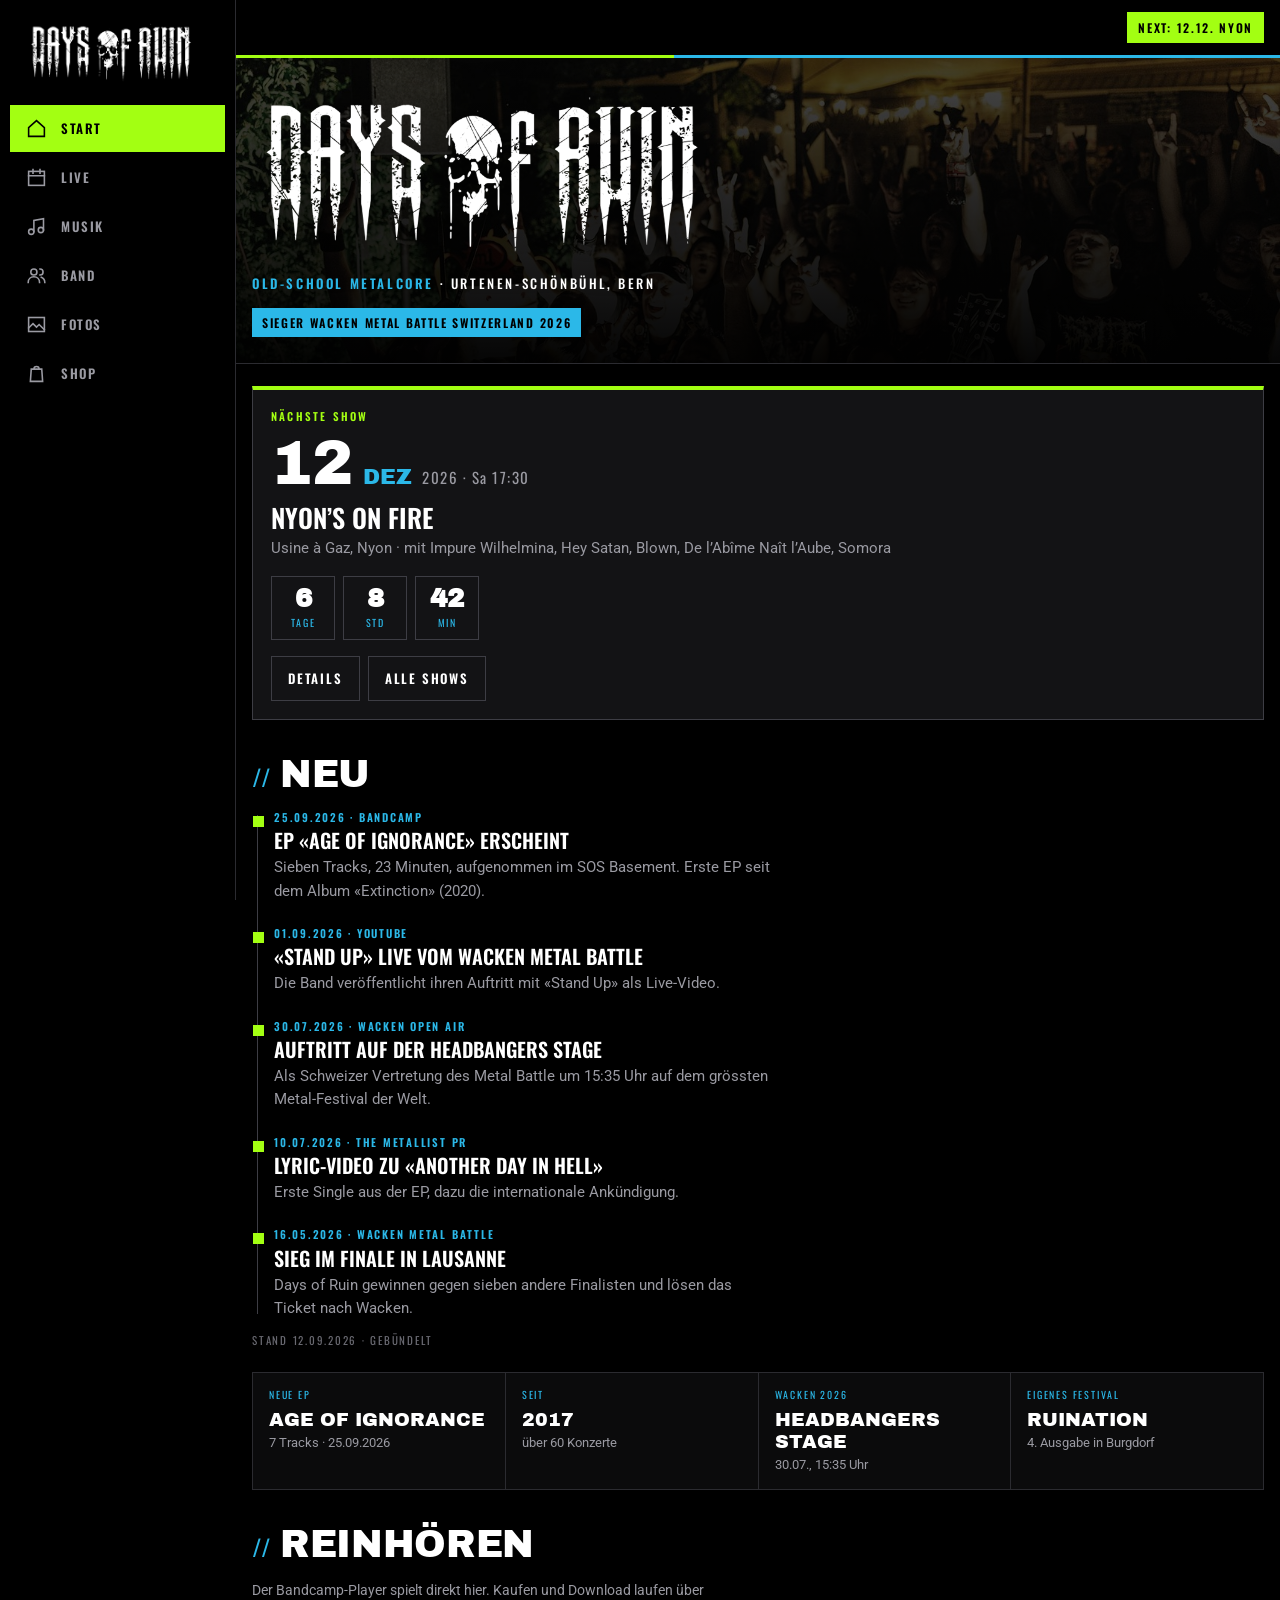
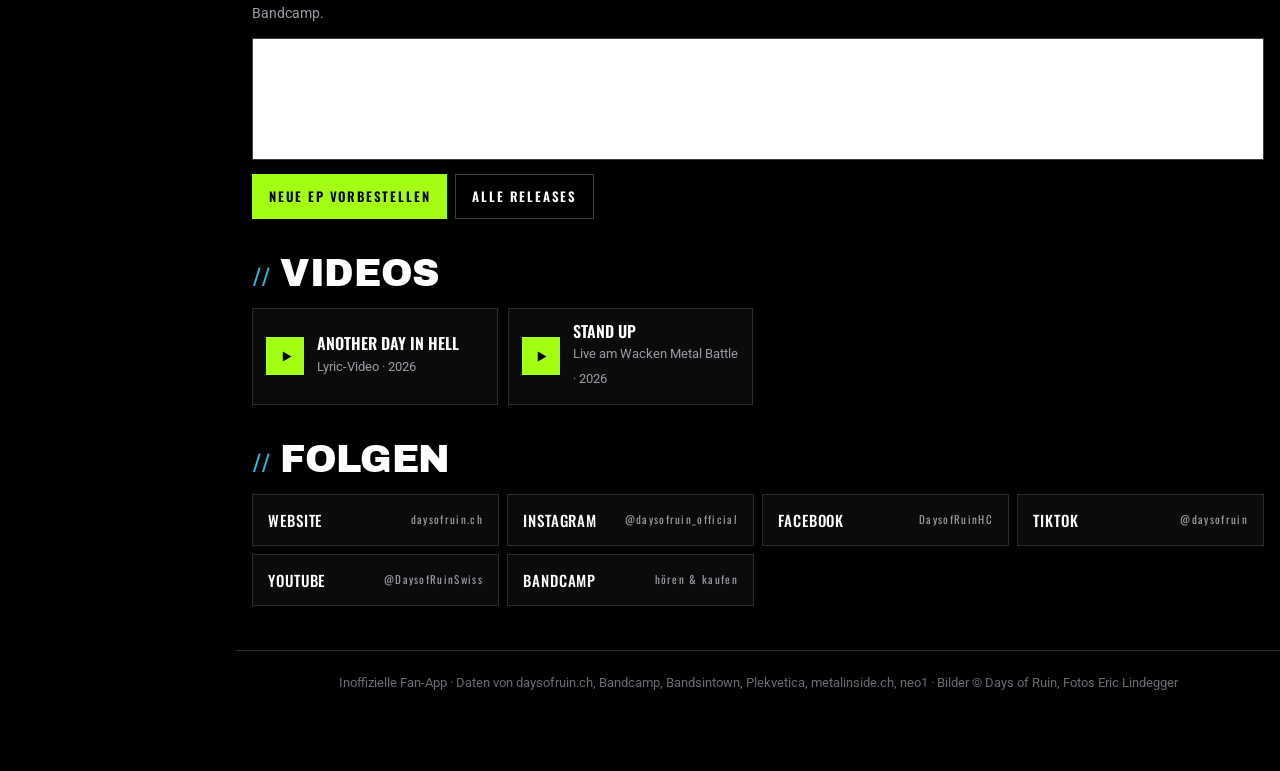
==== commit fa99ef89: "Browser-Versionen mit den QA-Fixes aktualisiert Co-Authored-By: Claude Opus 5 <noreply@anthropic.com" ====
--- a/days-of-ruin/index.html
+++ b/days-of-ruin/index.html
@@ -105,9 +105,9 @@
 
 /* stats */
 .facts{display:grid;grid-template-columns:repeat(auto-fit,minmax(142px,1fr));gap:1px;background:var(--line);border:1px solid var(--line);margin-top:22px}
-.facts div{background:var(--bg2);padding:14px 16px}
+.facts > div{background:var(--bg2);padding:14px 16px}
 .facts .k{font-family:var(--cond);font-size:10px;letter-spacing:.18em;text-transform:uppercase;color:var(--cyan)}
-.facts .v{font-family:var(--display);font-size:clamp(12px,3.35vw,19px);line-height:1.15;margin-top:6px;text-transform:uppercase;-webkit-hyphens:auto;hyphens:auto}
+.facts .v{font-family:var(--display);font-size:clamp(12px,calc(5.7vw - 5.7px),19px);line-height:1.15;margin-top:6px;text-transform:uppercase}
 .facts .s{font-size:13px;color:var(--muted);margin-top:2px}
 
 /* news timeline */
@@ -133,8 +133,8 @@
 .gig h3{font-family:var(--cond);font-size:19px;font-weight:600;line-height:1.2;text-transform:uppercase}
 .gig .v{color:#fff;font-size:15px;margin-top:2px}
 .gig .with{font-size:14px;color:var(--muted);margin-top:4px}
-.gig .tags{display:flex;flex-wrap:wrap;gap:6px;margin-top:10px}
-.chip{font-family:var(--cond);font-size:11px;font-weight:500;letter-spacing:.14em;text-transform:uppercase;padding:5px 9px;border:1px solid var(--line2);color:var(--muted);text-decoration:none}
+.gig .tags{display:flex;flex-wrap:wrap;gap:8px;margin-top:10px}
+.chip{display:inline-flex;align-items:center;min-height:32px;font-family:var(--cond);font-size:11px;font-weight:500;letter-spacing:.14em;text-transform:uppercase;padding:5px 9px;border:1px solid var(--line2);color:var(--muted);text-decoration:none}
 .chip.hot{background:var(--tox);border-color:var(--tox);color:var(--on-tox)}
 .chip.own{border-color:var(--cyan);color:var(--cyan)}
 a.chip:hover{border-color:#fff;color:#fff}
@@ -165,7 +165,7 @@
 .tracks li .n{font-family:var(--cond);color:var(--tox);width:20px;flex:none;font-weight:600}
 .tracks li .t{flex:1}
 .tracks li .len{font-family:var(--cond);color:var(--muted)}
-.stream{display:flex;flex-wrap:wrap;gap:6px}
+.stream{display:flex;flex-wrap:wrap;gap:8px}
 .singles{display:grid;grid-template-columns:repeat(auto-fill,minmax(150px,1fr));gap:12px}
 .single{text-decoration:none;display:block}
 .single img{width:100%;aspect-ratio:1;object-fit:cover;border:1px solid var(--line)}
@@ -230,7 +230,7 @@
 .lb.open{display:flex}
 .lb img{max-width:100%;max-height:86vh;object-fit:contain;border:1px solid var(--line2)}
 .lb .cap{position:absolute;bottom:calc(14px + var(--sab));left:0;right:0;text-align:center;font-family:var(--cond);font-size:13px;letter-spacing:.12em;text-transform:uppercase;color:var(--muted)}
-.lb .x{position:absolute;top:calc(10px + var(--sat));right:14px;font-size:34px;line-height:1;color:var(--tox)}
+.lb .x{position:absolute;top:calc(10px + var(--sat));right:14px;width:44px;height:44px;display:grid;place-items:center;font-size:34px;line-height:1;color:var(--tox)}
 
 footer{border-top:1px solid var(--line);margin-top:44px;padding:22px 16px;font-size:12.5px;color:var(--dim);text-align:center}
 footer a{color:var(--muted)}
@@ -572,7 +572,7 @@
     {date:'2027-05-14',time:'',title:'10 Jahre Days of Ruin',venue:'Mahogany Hall',city:'Bern',lineup:'',note:'Jubiläumsshow zum zehnjährigen Bestehen.',tickets:'',url:''}
   ],
   news: [
-    {date:'2026-09-25',source:'Bandcamp',title:'EP «Age of Ignorance» erscheint',text:'Sieben Tracks, 23 Minuten, aufgenommen im SOS Basement. Erste Veröffentlichung seit sechs Jahren.',url:'https://daysofruin.bandcamp.com/album/age-of-ignorance'},
+    {date:'2026-09-25',source:'Bandcamp',title:'EP «Age of Ignorance» erscheint',text:'Sieben Tracks, 23 Minuten, aufgenommen im SOS Basement. Erste EP seit dem Album «Extinction» (2020).',url:'https://daysofruin.bandcamp.com/album/age-of-ignorance'},
     {date:'2026-09-01',source:'YouTube',title:'«Stand Up» live vom Wacken Metal Battle',text:'Die Band veröffentlicht ihren Auftritt mit «Stand Up» als Live-Video.',url:'https://www.youtube.com/watch?v=30KbwKNp7dI'},
     {date:'2026-07-30',source:'Wacken Open Air',title:'Auftritt auf der Headbangers Stage',text:'Als Schweizer Vertretung des Metal Battle um 15:35 Uhr auf dem grössten Metal-Festival der Welt.',url:'https://www.metal-battle.com/line-up/'},
     {date:'2026-07-10',source:'The Metallist PR',title:'Lyric-Video zu «Another Day in Hell»',text:'Erste Single aus der EP, dazu die internationale Ankündigung.',url:'https://www.youtube.com/watch?v=nnyL9vNIgIo'},
@@ -581,7 +581,7 @@
 };
 
 const past = [
-  {date:'2026-07-30',t:'Wacken Metal Battle, Headbangers Stage',v:'Wacken Open Air, Wacken (DE)',w:'11 nationale Metal-Battle-Sieger',hot:'Wacken'},
+  {date:'2026-07-30',t:'Wacken Metal Battle, Headbangers Stage',v:'Wacken Open Air, Wacken (DE)',w:'11 nationalen Metal-Battle-Siegern',hot:'Wacken'},
   {date:'2026-06-23',t:'Support für Hollywood Undead',v:'Usine, Genf',w:'Hollywood Undead, Days of Ruin'},
   {date:'2026-05-29',t:'Metal im Schloss',v:'Köniz'},
   {date:'2026-05-16',t:'Wacken Metal Battle Schweiz, Finale',v:'Le Romandie, Lausanne',w:'8 Finalisten',hot:'Gewonnen'},
@@ -693,19 +693,20 @@
 const safeUrl = u => /^(https?:|mailto:)/.test(String(u||'')) ? String(u) : '';
 const dp = iso => { const d=new Date(iso+'T12:00:00'); return {d:String(d.getDate()).padStart(2,'0'), m:MONTHS[d.getMonth()], mm:String(d.getMonth()+1).padStart(2,'0'), y:String(d.getFullYear()), w:WEEKDAYS[d.getDay()]}; };
 const fmt = iso => { const p=dp(iso); return `${p.d}.${p.mm}.${p.y}`; };
+const others = s => String(s||'').split(',').map(x=>x.trim()).filter(x=>x && x.toLowerCase()!=='days of ruin').join(', ');
 
 /* past shows, grouped by year */
 (function(){
   let html='', year='';
   for(const g of past){
-    const p = dp(g.date);
+    const p = dp(g.date), w = others(g.w);
     if(p.y!==year){ year=p.y; html += `<div class="yearhead">${year}</div>`; }
     html += `<div class="gig past">
       <div class="d"><b>${p.d}</b><span>${p.m}</span></div>
       <div>
         <h3>${esc(g.t)}</h3>
         <div class="v">${esc(g.v||'')}</div>
-        ${g.w?`<div class="with">mit ${esc(g.w)}</div>`:''}
+        ${w?`<div class="with">mit ${esc(w)}</div>`:''}
         ${g.note?`<div class="with">${esc(g.note)}</div>`:''}
         ${(g.hot||g.own)?`<div class="tags">${g.hot?`<span class="chip hot">${esc(g.hot)}</span>`:''}${g.own?'<span class="chip own">Eigenes Festival</span>':''}</div>`:''}
       </div>
@@ -722,14 +723,23 @@
 
 /* live data */
 let countdownTimer = null;
-const gigTime = g => new Date(`${g.date}T${g.time||'20:00'}:00+01:00`).getTime();
+const zurichFmt = new Intl.DateTimeFormat('en-US',{timeZone:'Europe/Zurich',hour12:false,year:'numeric',month:'numeric',day:'numeric',hour:'numeric',minute:'numeric'});
+const zurichOffset = t => { const p=Object.fromEntries(zurichFmt.formatToParts(t).map(x=>[x.type,x.value])); return Date.UTC(+p.year,p.month-1,+p.day,p.hour%24,+p.minute) - t; };
+/* date + wall-clock time in Switzerland -> epoch ms, whatever the device time zone */
+const zurichTime = (date, time) => {
+  const [y,mo,d] = String(date||'').split('-').map(Number), [h,mi] = String(time||'20:00').split(':').map(Number);
+  const wall = Date.UTC(y,mo-1,d,h,mi);
+  if(!Number.isFinite(wall)) return NaN;
+  return wall - zurichOffset(wall - zurichOffset(wall));
+};
+const gigTime = g => zurichTime(g.date, g.time);
 
 function renderUpcoming(list, meta){
   const box = document.getElementById('upcoming');
   const now = Date.now();
   const gigs = (list||[]).filter(g=>g.date && gigTime(g) > now - 6*36e5).sort((a,b)=>a.date.localeCompare(b.date));
   box.innerHTML = gigs.length ? gigs.map(g=>{
-    const p = dp(g.date);
+    const p = dp(g.date), w = others(g.lineup);
     const tags=[];
     if(safeUrl(g.tickets)) tags.push(`<a class="chip hot" href="${safeUrl(g.tickets)}" target="_blank" rel="noopener">Tickets</a>`);
     if(safeUrl(g.url)) tags.push(`<a class="chip" href="${safeUrl(g.url)}" target="_blank" rel="noopener">Details</a>`);
@@ -737,8 +747,8 @@
       <div class="d"><b>${p.d}</b><span>${p.m}</span><i>${p.y}</i></div>
       <div>
         <h3>${esc(g.title)}</h3>
-        <div class="v">${esc([g.venue,g.city].filter(Boolean).join(', '))}${g.time?` · ${p.w} ${esc(g.time)}`:''}</div>
-        ${g.lineup?`<div class="with">mit ${esc(g.lineup)}</div>`:''}
+        <div class="v">${esc([g.venue,g.city].filter(Boolean).join(', '))}${g.time?` · ${p.w}\u00a0${esc(g.time)}`:''}</div>
+        ${w?`<div class="with">mit ${esc(w)}</div>`:''}
         ${g.note?`<div class="with">${esc(g.note)}</div>`:''}
         <div class="tags">${tags.join('')}</div>
       </div>
@@ -758,7 +768,7 @@
     el.innerHTML = `<div class="body"><div class="kick">Nächste Show</div><h3>Noch nichts angekündigt</h3><div class="venue">Neue Daten erscheinen hier automatisch, sobald die Band sie veröffentlicht.</div><div class="btns" style="margin-top:16px"><a class="btn ghost" href="https://www.bandsintown.com/a/1494782" target="_blank" rel="noopener">Bandsintown folgen</a></div></div>`;
     return;
   }
-  const p = dp(g.date);
+  const p = dp(g.date), w = others(g.lineup);
   const btns=[];
   if(safeUrl(g.tickets)) btns.push(`<a class="btn primary" href="${safeUrl(g.tickets)}" target="_blank" rel="noopener">Tickets</a>`);
   if(safeUrl(g.url)) btns.push(`<a class="btn ghost" href="${safeUrl(g.url)}" target="_blank" rel="noopener">Details</a>`);
@@ -767,7 +777,7 @@
     <div class="kick">Nächste Show</div>
     <div class="day"><span class="d">${p.d}</span><span class="m">${p.m}</span><span class="y">${p.y}${g.time?` · ${p.w} ${esc(g.time)}`:''}</span></div>
     <h3>${esc(g.title)}</h3>
-    <div class="venue">${esc([g.venue,g.city].filter(Boolean).join(', '))}${g.lineup?` · mit ${esc(g.lineup)}`:''}</div>
+    <div class="venue">${esc([g.venue,g.city].filter(Boolean).join(', '))}${w?` · mit ${esc(w)}`:''}</div>
     <div class="count" id="count" aria-label="Countdown"></div>
     <div class="btns">${btns.join('')}</div>
   </div>`;
@@ -804,11 +814,21 @@
     lineup, note:'', tickets: offer ? offer.url : '', url: e.url||''};
 }
 
+/* last Bandsintown answer, so a later feed answer cannot drop its dates */
+let lastBit = null;
+function renderGigs(feed, meta){
+  if(!lastBit) return renderUpcoming(feed.upcoming, meta);
+  const merged = lastBit.gigs.map(g=>{ const f=(feed.upcoming||[]).find(x=>x.date===g.date); return f ? {...g, ...Object.fromEntries(Object.entries(f).filter(([k,v])=>v))} : g; });
+  for(const f of feed.upcoming||[]) if(!merged.find(g=>g.date===f.date)) merged.push(f);
+  renderUpcoming(merged, 'Live · Bandsintown ' + fmt(lastBit.day));
+}
+
 async function loadFeed(){
   const cached = (()=>{ try{ return JSON.parse(localStorage.getItem('dor-feed')||'null'); }catch(e){ return null; } })();
-  let feed = cached || bundled;
-  let meta = cached ? `Stand ${fmt(cached.updated||bundled.updated)}` : `Stand ${fmt(bundled.updated)} · gebündelt`;
-  renderUpcoming(feed.upcoming, meta); renderNews(feed.news, meta);
+  const useCached = !!cached && String(cached.updated||'') >= bundled.updated;
+  let feed = useCached ? cached : bundled;
+  let meta = useCached ? `Stand ${fmt(cached.updated)}` : `Stand ${fmt(bundled.updated)} · gebündelt`;
+  renderGigs(feed, meta); renderNews(feed.news, meta);
 
   const jobs = [];
   jobs.push(fetch(FEED_URL + '?t=' + Date.now(), {cache:'no-store'}).then(r=>r.ok?r.json():Promise.reject(r.status)).then(j=>{
@@ -816,15 +836,13 @@
       feed = j; try{ localStorage.setItem('dor-feed', JSON.stringify(j)); }catch(e){}
       meta = `Live · Feed vom ${fmt(j.updated||bundled.updated)}`;
       if(j.message) meta += ' · ' + j.message;
-      renderNews(j.news, meta); renderUpcoming(j.upcoming, meta);
+      renderNews(j.news, meta); renderGigs(feed, meta);
     }
   }).catch(()=>{}));
   jobs.push(fetch(BIT_URL, {cache:'no-store'}).then(r=>r.ok?r.json():Promise.reject(r.status)).then(events=>{
     if(!Array.isArray(events)) return;
-    const live = events.map(bitToGig).filter(g=>g.date);
-    const merged = live.map(g=>{ const f=(feed.upcoming||[]).find(x=>x.date===g.date); return f ? {...g, ...Object.fromEntries(Object.entries(f).filter(([k,v])=>v))} : g; });
-    for(const f of feed.upcoming||[]) if(!merged.find(g=>g.date===f.date)) merged.push(f);
-    renderUpcoming(merged, 'Live · Bandsintown ' + new Date().toLocaleDateString('de-CH'));
+    lastBit = {gigs: events.map(bitToGig).filter(g=>g.date), day: new Date(Date.now() - new Date().getTimezoneOffset()*6e4).toISOString().slice(0,10)};
+    renderGigs(feed, meta);
   }).catch(()=>{}));
   await Promise.allSettled(jobs);
 }
@@ -834,8 +852,12 @@
 /* Bandcamp players */
 function loadPlayers(scope){
   scope.querySelectorAll('.player:not(.loaded)').forEach(p=>{
+    const ph = p.querySelector('.ph');
+    if(!navigator.onLine){ if(ph) ph.textContent = 'Player braucht Internet'; return; }
+    if(p.querySelector('iframe')) return;
+    if(ph) ph.textContent = 'Player wird geladen';
     const f = document.createElement('iframe');
-    f.src = `https://bandcamp.com/EmbeddedPlayer/album=${p.dataset.album}/size=large/bgcol=131315/linkcol=a3ff12/tracklist=false/artwork=none/transparent=true/`;
+    f.src = `https://bandcamp.com/EmbeddedPlayer/album=${p.dataset.album}/size=large/bgcol=131315/linkcol=a3ff12/tracklist=false/artwork=none/transparent=true/t=1/`;
     f.title = `Bandcamp-Player: ${p.dataset.title}`;
     f.setAttribute('seamless','');
     f.setAttribute('allow','autoplay; encrypted-media');
@@ -843,6 +865,7 @@
     p.appendChild(f);
   });
 }
+window.addEventListener('online', ()=>loadPlayers(document.querySelector('.view.active')||document));
 
 /* navigation */
 const views = [...document.querySelectorAll('.view')], navBtns=[...document.querySelectorAll('.nav button')];
@@ -861,13 +884,14 @@
 
 /* lightbox */
 const lb=document.getElementById('lb'), lbImg=lb.querySelector('img'), lbCap=lb.querySelector('.cap');
-function openLb(src,cap){lbImg.src=src;lbImg.alt=cap;lbCap.textContent=cap;lb.classList.add('open')}
+function openLb(src,cap){lbImg.src=src;lbImg.alt=cap;lbCap.textContent=cap;lb.classList.add('open');document.documentElement.style.overflow='hidden'}
+function closeLb(){lb.classList.remove('open');document.documentElement.style.overflow=''}
 document.addEventListener('click',e=>{
   const z=e.target.closest('.zoom'); if(z){openLb(z.dataset.src,z.dataset.cap||'');return}
   const zi=e.target.closest('.zoomimg'); if(zi){openLb(zi.src,zi.dataset.cap||'');return}
-  if(e.target.closest('#lb')) lb.classList.remove('open');
+  if(e.target.closest('#lb')) closeLb();
 });
-document.addEventListener('keydown',e=>{if(e.key==='Escape')lb.classList.remove('open')});
+document.addEventListener('keydown',e=>{if(e.key==='Escape'&&lb.classList.contains('open'))closeLb()});
 </script>
 </body>
 </html>
